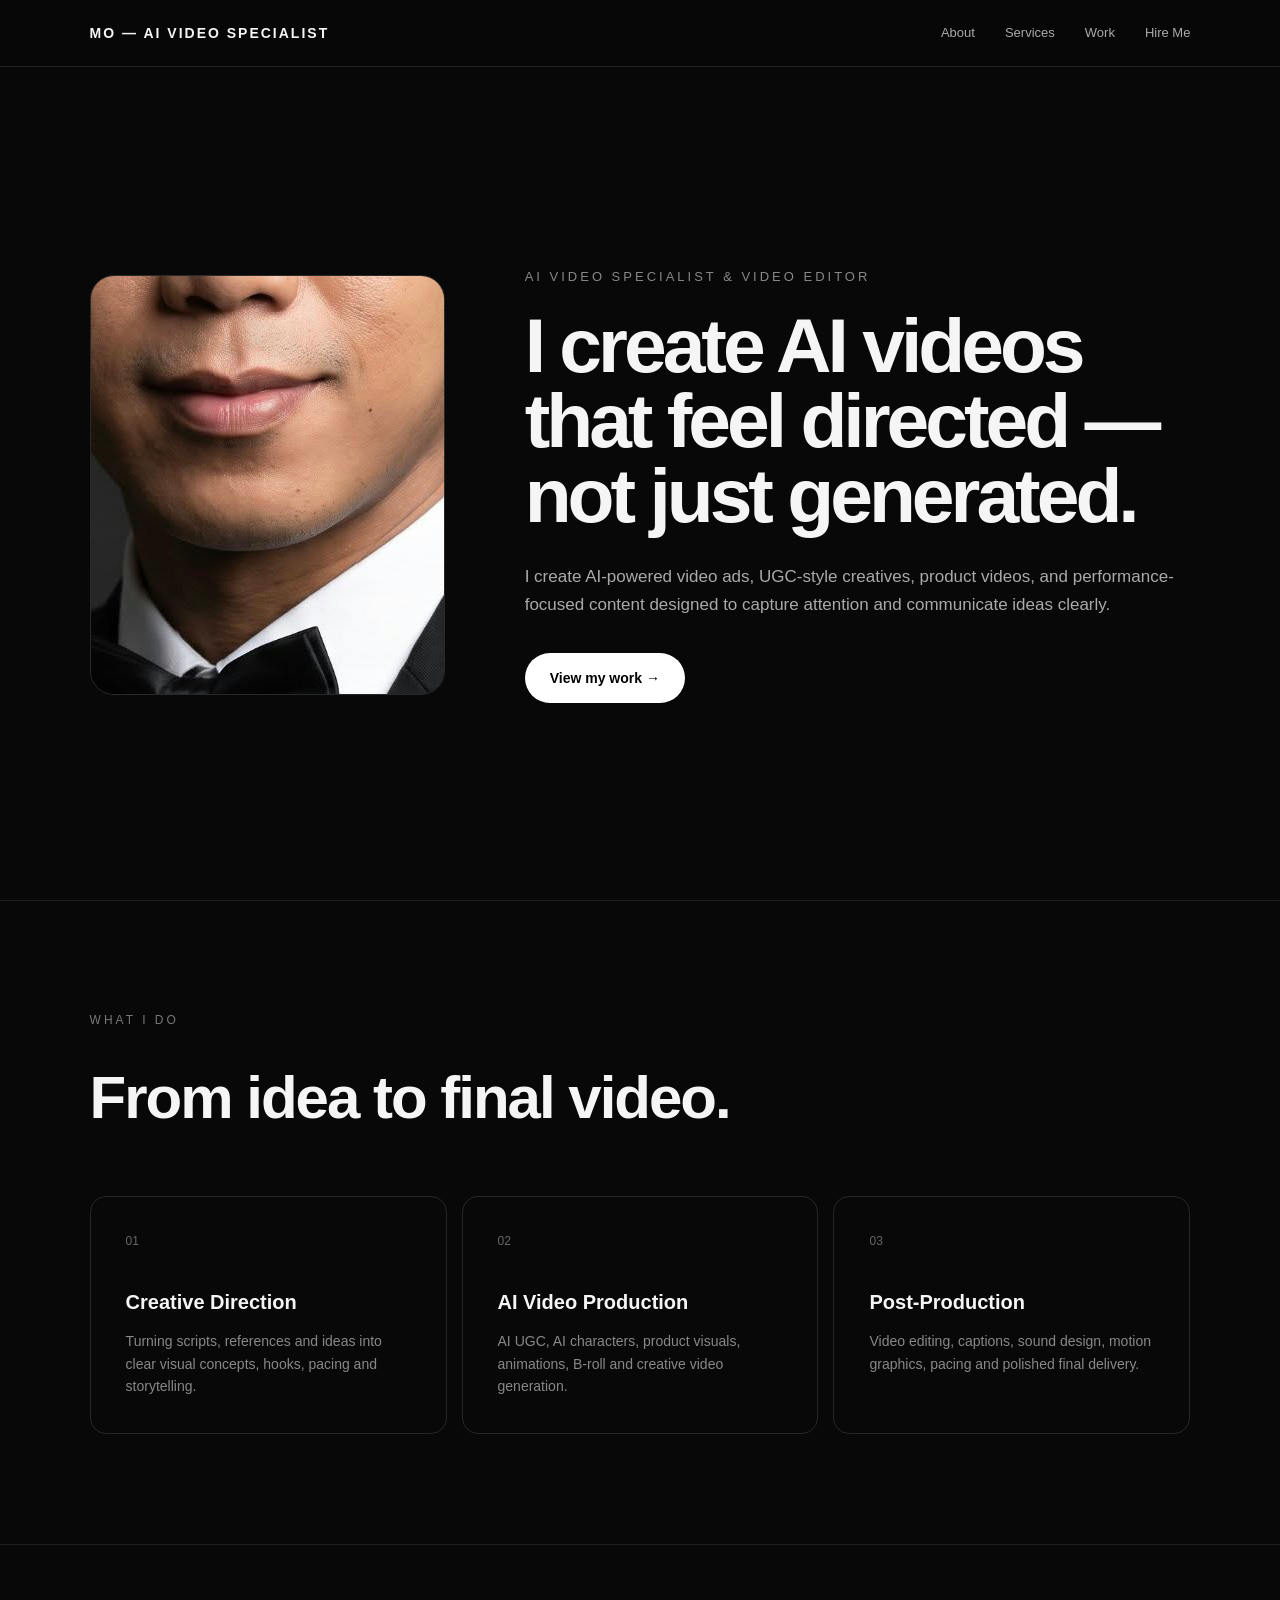
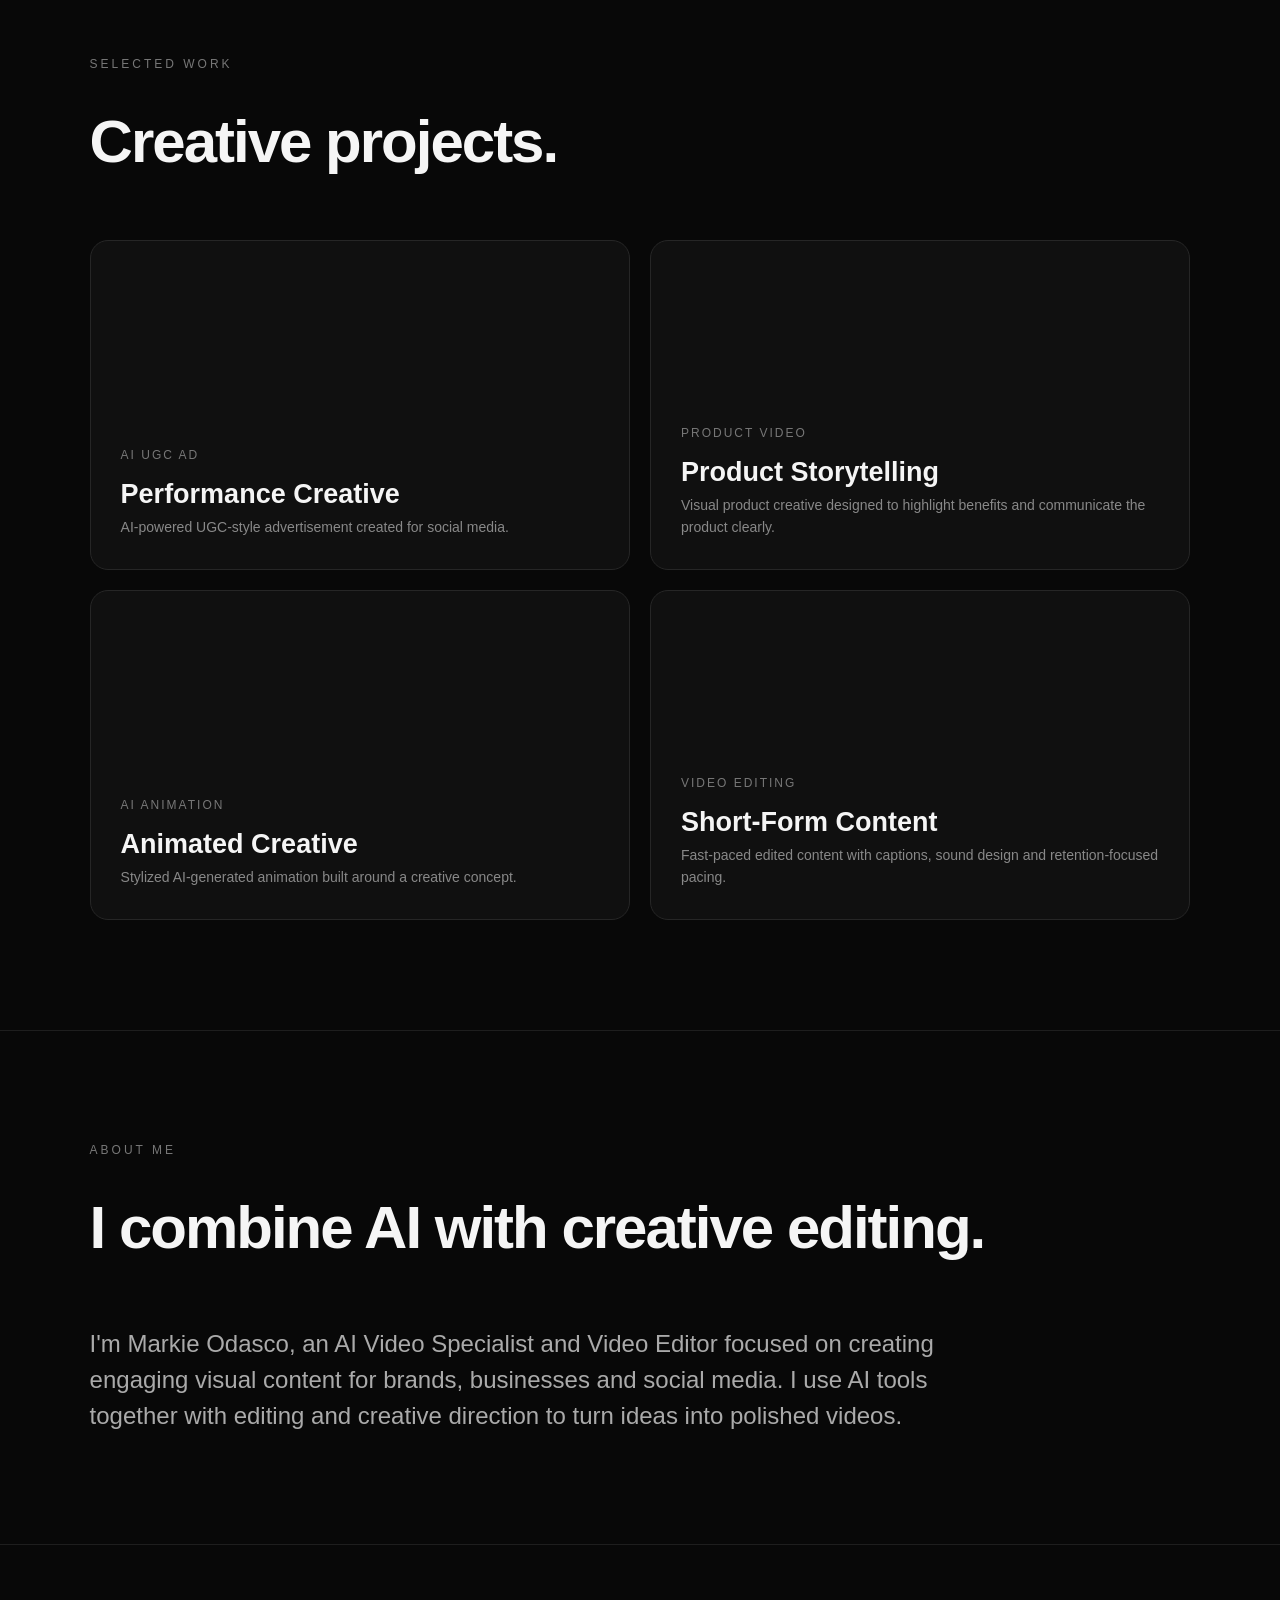
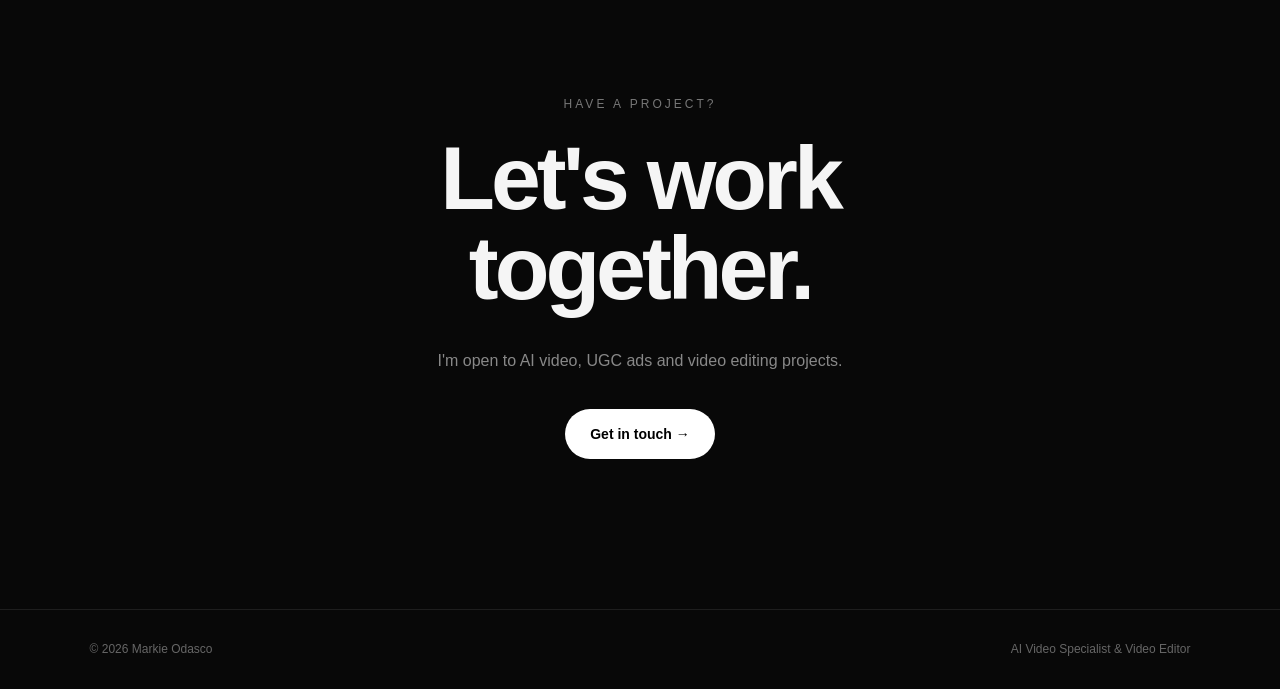
==== index.html @ 07463d92 "Update index.html" ====
<!DOCTYPE html>
<html lang="en">
<head>
  <meta charset="UTF-8">
  <meta name="viewport" content="width=device-width, initial-scale=1.0">

  <title>Markie Odasco — AI Video Specialist</title>

  <style>
    * {
      margin: 0;
      padding: 0;
      box-sizing: border-box;
    }

    html {
      scroll-behavior: smooth;
    }

    body {
      background: #080808;
      color: #f5f5f5;
      font-family: Arial, Helvetica, sans-serif;
      line-height: 1.6;
    }

    a {
      color: inherit;
      text-decoration: none;
    }

    /* NAVIGATION */
    nav {
      position: fixed;
      top: 0;
      width: 100%;
      z-index: 100;
      padding: 22px 7%;
      display: flex;
      justify-content: space-between;
      align-items: center;
      background: rgba(8,8,8,0.85);
      backdrop-filter: blur(12px);
      border-bottom: 1px solid #222;
    }

    .logo {
      font-weight: 800;
      letter-spacing: 2px;
      font-size: 14px;
    }

    .nav-links {
      display: flex;
      gap: 30px;
      font-size: 13px;
      color: #aaa;
    }

    .nav-links a:hover {
      color: white;
    }

    /* HERO */
    .hero {
      min-height: 100vh;
      padding: 150px 7% 80px;
      display: grid;
      grid-template-columns: 0.8fr 1.5fr;
      gap: 80px;
      align-items: center;
    }

    .profile {
      height: 420px;
      border: 1px solid #292929;
      border-radius: 24px;
      display: flex;
      justify-content: center;
      align-items: center;
      background: linear-gradient(145deg, #151515, #0b0b0b);
      overflow: hidden;
    }

    .profile-placeholder {
      width: 220px;
      height: 220px;
      border-radius: 50%;
      background: linear-gradient(145deg, #ddd, #777);
      display: flex;
      align-items: center;
      justify-content: center;
      color: #111;
      font-size: 14px;
      text-align: center;
      font-weight: bold;
    }

    .eyebrow {
      color: #888;
      font-size: 13px;
      letter-spacing: 3px;
      text-transform: uppercase;
      margin-bottom: 20px;
    }

    h1 {
      font-size: clamp(45px, 6vw, 82px);
      line-height: 0.98;
      letter-spacing: -4px;
      margin-bottom: 30px;
    }

    .hero-description {
      color: #aaa;
      max-width: 700px;
      font-size: 17px;
      margin-bottom: 35px;
    }

    .button {
      display: inline-block;
      padding: 14px 25px;
      border-radius: 30px;
      background: white;
      color: black;
      font-weight: bold;
      font-size: 14px;
      transition: 0.3s;
    }

    .button:hover {
      transform: translateY(-3px);
      background: #ddd;
    }

    /* SECTIONS */
    section {
      padding: 110px 7%;
      border-top: 1px solid #1e1e1e;
    }

    .section-label {
      color: #777;
      font-size: 12px;
      letter-spacing: 3px;
      text-transform: uppercase;
      margin-bottom: 20px;
    }

    .section-title {
      font-size: clamp(35px, 5vw, 60px);
      letter-spacing: -2px;
      margin-bottom: 50px;
    }

    /* SERVICES */
    .services {
      display: grid;
      grid-template-columns: repeat(3, 1fr);
      gap: 15px;
    }

    .service {
      border: 1px solid #262626;
      padding: 35px;
      min-height: 230px;
      border-radius: 16px;
      transition: 0.3s;
    }

    .service:hover {
      background: #111;
      transform: translateY(-5px);
    }

    .number {
      color: #666;
      font-size: 12px;
      margin-bottom: 35px;
    }

    .service h3 {
      font-size: 20px;
      margin-bottom: 12px;
    }

    .service p {
      color: #888;
      font-size: 14px;
    }

    /* WORK */
    .work-grid {
      display: grid;
      grid-template-columns: repeat(2, 1fr);
      gap: 20px;
    }

    .work-card {
      min-height: 330px;
      border-radius: 18px;
      border: 1px solid #262626;
      background: #101010;
      padding: 30px;
      display: flex;
      flex-direction: column;
      justify-content: flex-end;
      transition: 0.3s;
    }

    .work-card:hover {
      transform: scale(1.01);
      background: #141414;
    }

    .work-card span {
      color: #777;
      font-size: 12px;
      text-transform: uppercase;
      letter-spacing: 2px;
    }

    .work-card h3 {
      font-size: 27px;
      margin-top: 8px;
    }

    .work-card p {
      color: #888;
      font-size: 14px;
    }

    /* ABOUT */
    .about {
      max-width: 900px;
    }

    .about p {
      font-size: 24px;
      color: #aaa;
      line-height: 1.5;
    }

    /* CONTACT */
    .contact {
      text-align: center;
      padding-top: 150px;
      padding-bottom: 150px;
    }

    .contact h2 {
      font-size: clamp(45px, 7vw, 90px);
      line-height: 1;
      letter-spacing: -4px;
      margin-bottom: 35px;
    }

    .contact p {
      color: #888;
      margin-bottom: 35px;
    }

    footer {
      border-top: 1px solid #1e1e1e;
      padding: 30px 7%;
      color: #666;
      font-size: 12px;
      display: flex;
      justify-content: space-between;
    }

    /* MOBILE */
    @media (max-width: 800px) {

      .nav-links {
        display: none;
      }

      .hero {
        grid-template-columns: 1fr;
        gap: 40px;
        padding-top: 120px;
      }

      .profile {
        height: 300px;
        order: 2;
      }

      h1 {
        letter-spacing: -2px;
      }

      .services,
      .work-grid {
        grid-template-columns: 1fr;
      }

      .about p {
        font-size: 19px;
      }

      footer {
        flex-direction: column;
        gap: 10px;
      }
    }
  </style>
</head>

<body>

  <!-- NAVIGATION -->
  <nav>
    <div class="logo">MO — AI VIDEO SPECIALIST</div>

    <div class="nav-links">
      <a href="#about">About</a>
      <a href="#services">Services</a>
      <a href="#work">Work</a>
      <a href="#contact">Hire Me</a>
    </div>
  </nav>


  <!-- HERO -->
  <main class="hero">

    <div class="profile">
     <div class="profile-placeholder">
    <img src="4c447253-3580-46b1-a89a-4aab1fef95b7.jpg" alt="Markie Odasco">
</div>
    </div>

    <div>
      <div class="eyebrow">AI Video Specialist & Video Editor</div>

      <h1>
        I create AI videos that feel directed — not just generated.
      </h1>

      <p class="hero-description">
        I create AI-powered video ads, UGC-style creatives, product videos,
        and performance-focused content designed to capture attention and
        communicate ideas clearly.
      </p>

      <a href="#work" class="button">
        View my work →
      </a>
    </div>

  </main>


  <!-- SERVICES -->
  <section id="services">

    <div class="section-label">What I do</div>

    <h2 class="section-title">
      From idea to final video.
    </h2>

    <div class="services">

      <div class="service">
        <div class="number">01</div>
        <h3>Creative Direction</h3>
        <p>
          Turning scripts, references and ideas into clear visual concepts,
          hooks, pacing and storytelling.
        </p>
      </div>

      <div class="service">
        <div class="number">02</div>
        <h3>AI Video Production</h3>
        <p>
          AI UGC, AI characters, product visuals, animations, B-roll and
          creative video generation.
        </p>
      </div>

      <div class="service">
        <div class="number">03</div>
        <h3>Post-Production</h3>
        <p>
          Video editing, captions, sound design, motion graphics, pacing
          and polished final delivery.
        </p>
      </div>

    </div>

  </section>


  <!-- WORK -->
  <section id="work">

    <div class="section-label">Selected Work</div>

    <h2 class="section-title">
      Creative projects.
    </h2>

    <div class="work-grid">

      <div class="work-card">
        <span>AI UGC Ad</span>
        <h3>Performance Creative</h3>
        <p>
          AI-powered UGC-style advertisement created for social media.
        </p>
      </div>

      <div class="work-card">
        <span>Product Video</span>
        <h3>Product Storytelling</h3>
        <p>
          Visual product creative designed to highlight benefits and
          communicate the product clearly.
        </p>
      </div>

      <div class="work-card">
        <span>AI Animation</span>
        <h3>Animated Creative</h3>
        <p>
          Stylized AI-generated animation built around a creative concept.
        </p>
      </div>

      <div class="work-card">
        <span>Video Editing</span>
        <h3>Short-Form Content</h3>
        <p>
          Fast-paced edited content with captions, sound design and
          retention-focused pacing.
        </p>
      </div>

    </div>

  </section>


  <!-- ABOUT -->
  <section id="about">

    <div class="section-label">About Me</div>

    <div class="about">

      <h2 class="section-title">
        I combine AI with creative editing.
      </h2>

      <p>
        I'm Markie Odasco, an AI Video Specialist and Video Editor focused
        on creating engaging visual content for brands, businesses and
        social media. I use AI tools together with editing and creative
        direction to turn ideas into polished videos.
      </p>

    </div>

  </section>


  <!-- CONTACT -->
  <section id="contact" class="contact">

    <div class="section-label">Have a project?</div>

    <h2>
      Let's work<br>
      together.
    </h2>

    <p>
      I'm open to AI video, UGC ads and video editing projects.
    </p>

    <a href="mailto:YOUR-EMAIL@gmail.com" class="button">
      Get in touch →
    </a>

  </section>


  <footer>
    <div>© 2026 Markie Odasco</div>
    <div>AI Video Specialist & Video Editor</div>
  </footer>

</body>
</html>
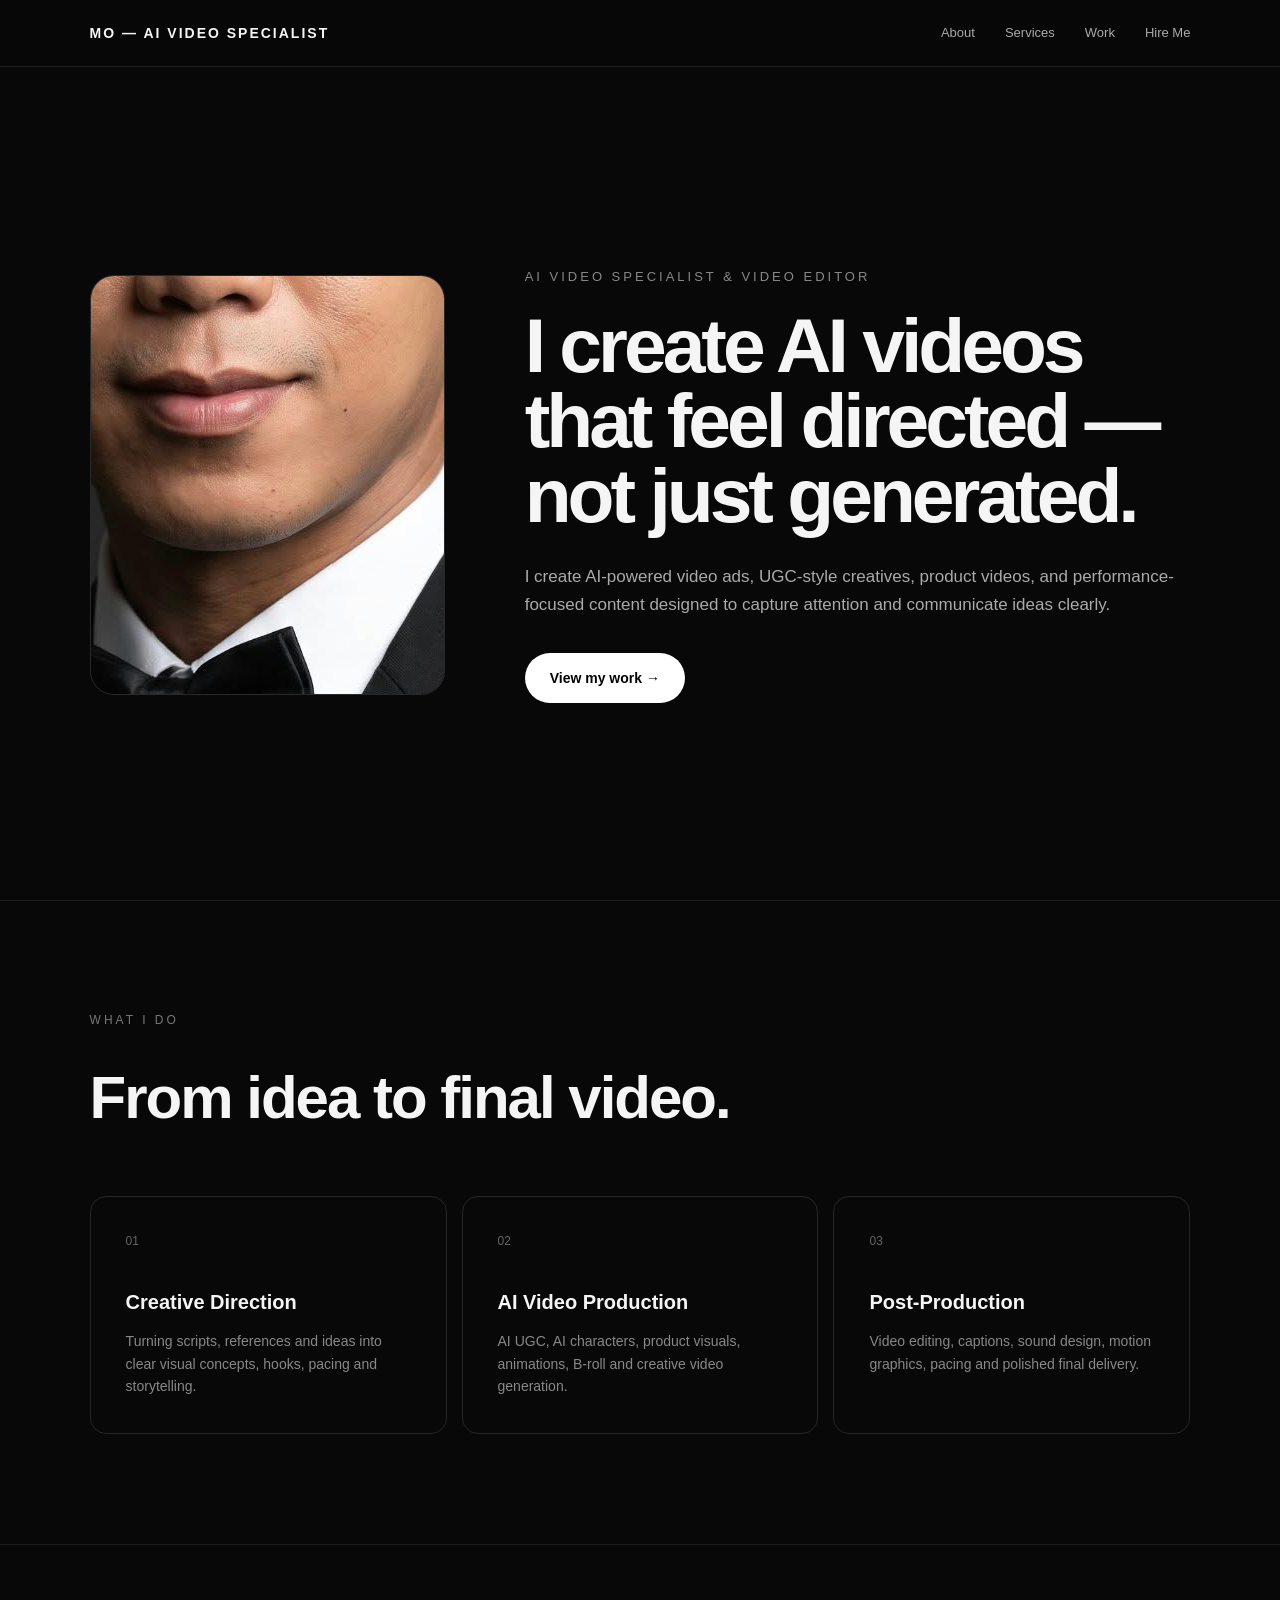
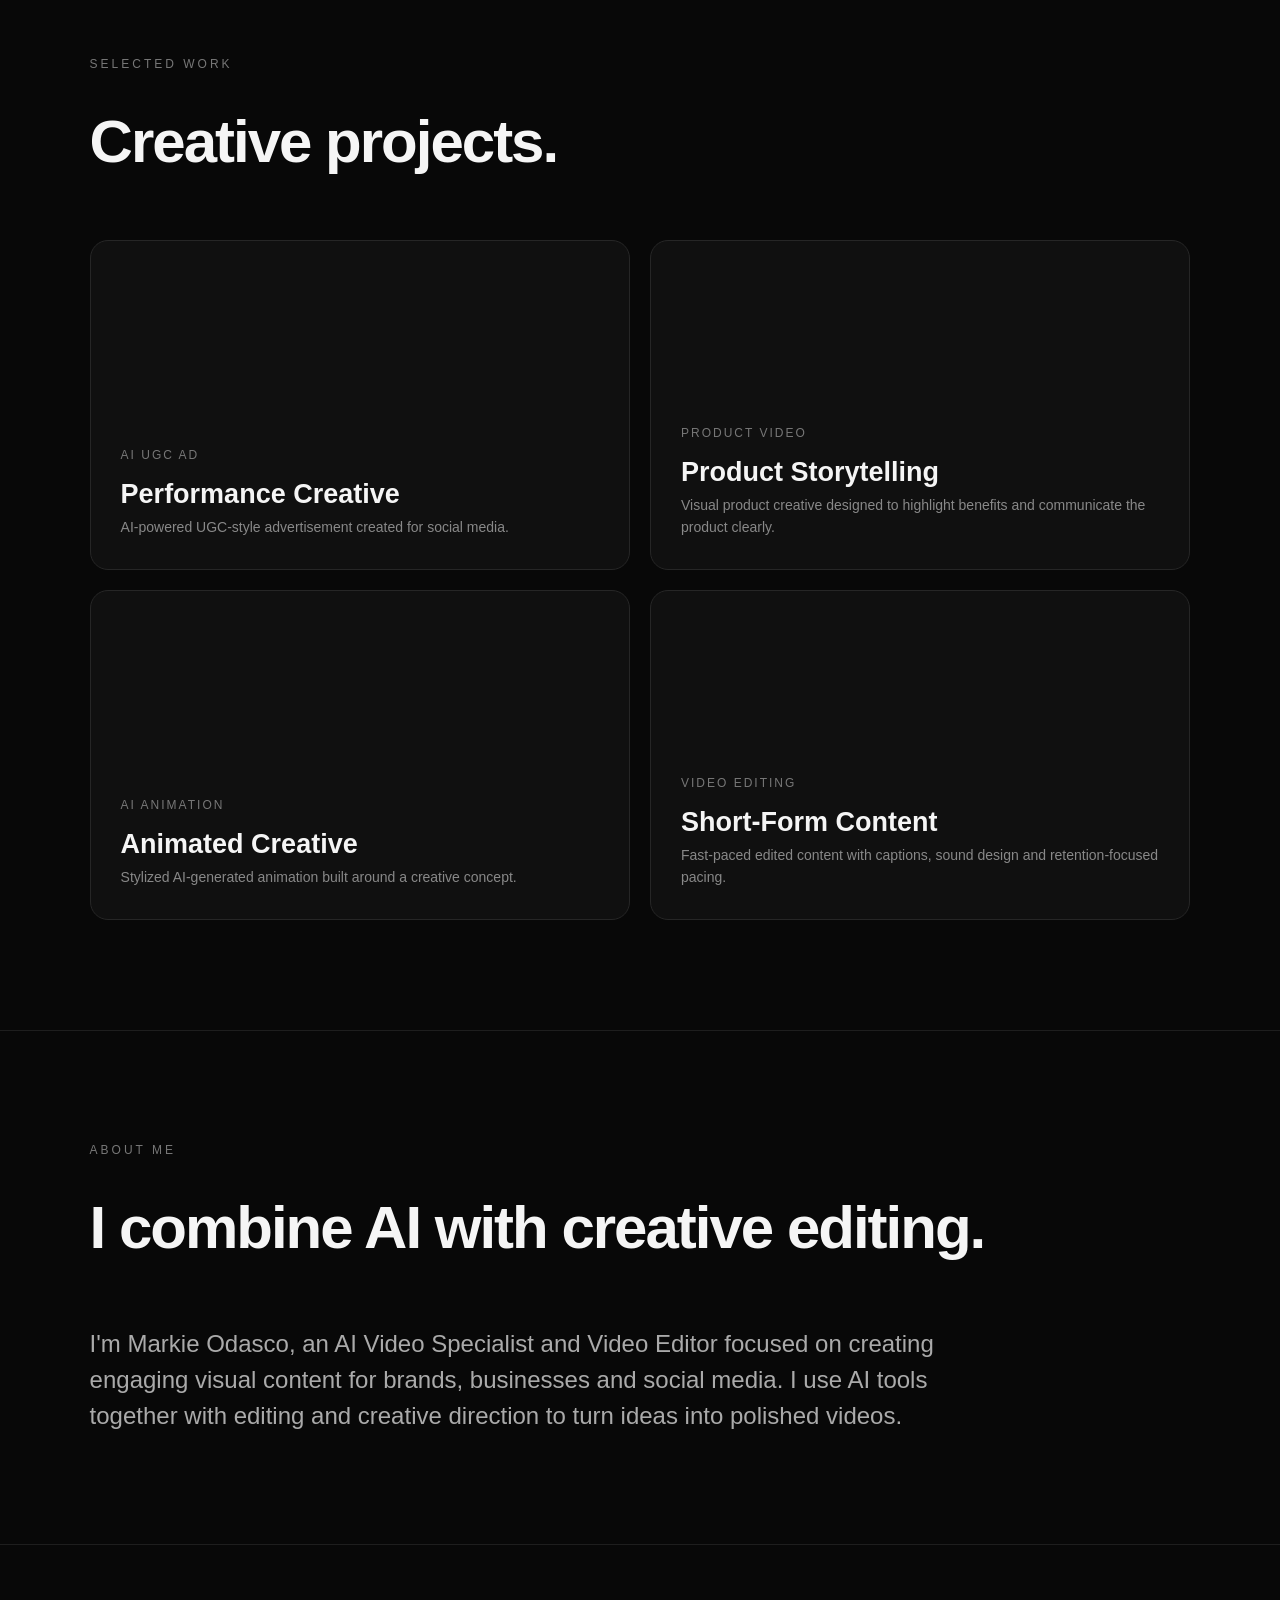
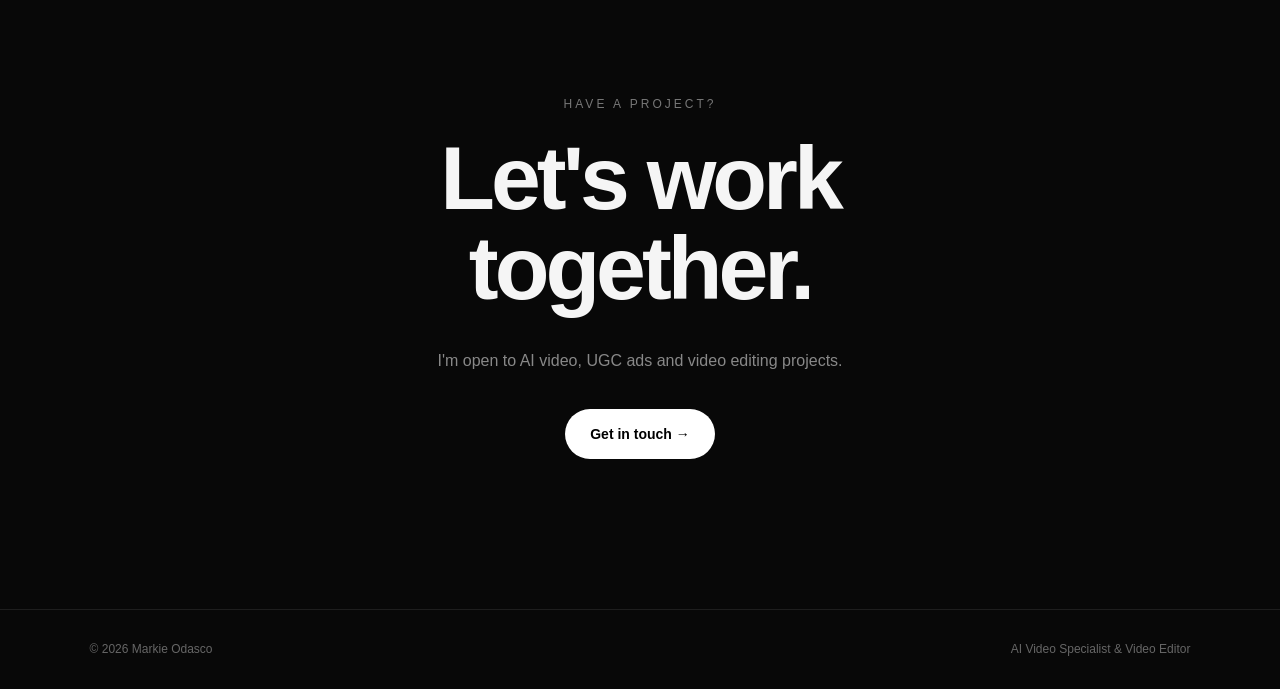
==== commit fa29bea5: "Update index.html" ====
--- a/index.html
+++ b/index.html
@@ -83,9 +83,9 @@
     }
 
     .profile-placeholder {
-      width: 220px;
-      height: 220px;
-      border-radius: 50%;
+      width: 280px;
+      height: 420px;
+      border-radius: 24px;
       background: linear-gradient(145deg, #ddd, #777);
       display: flex;
       align-items: center;
@@ -329,7 +329,7 @@
 
     <div class="profile">
      <div class="profile-placeholder">
-    <img src="4c447253-3580-46b1-a89a-4aab1fef95b7.jpg" alt="Markie Odasco">
+    <img src="4c447253-3580-46b1-a89a-4aab1fef95b7.jpg" alt="Markie Odasco">width: 100% height: 100% object-fit: contain
 </div>
     </div>
 
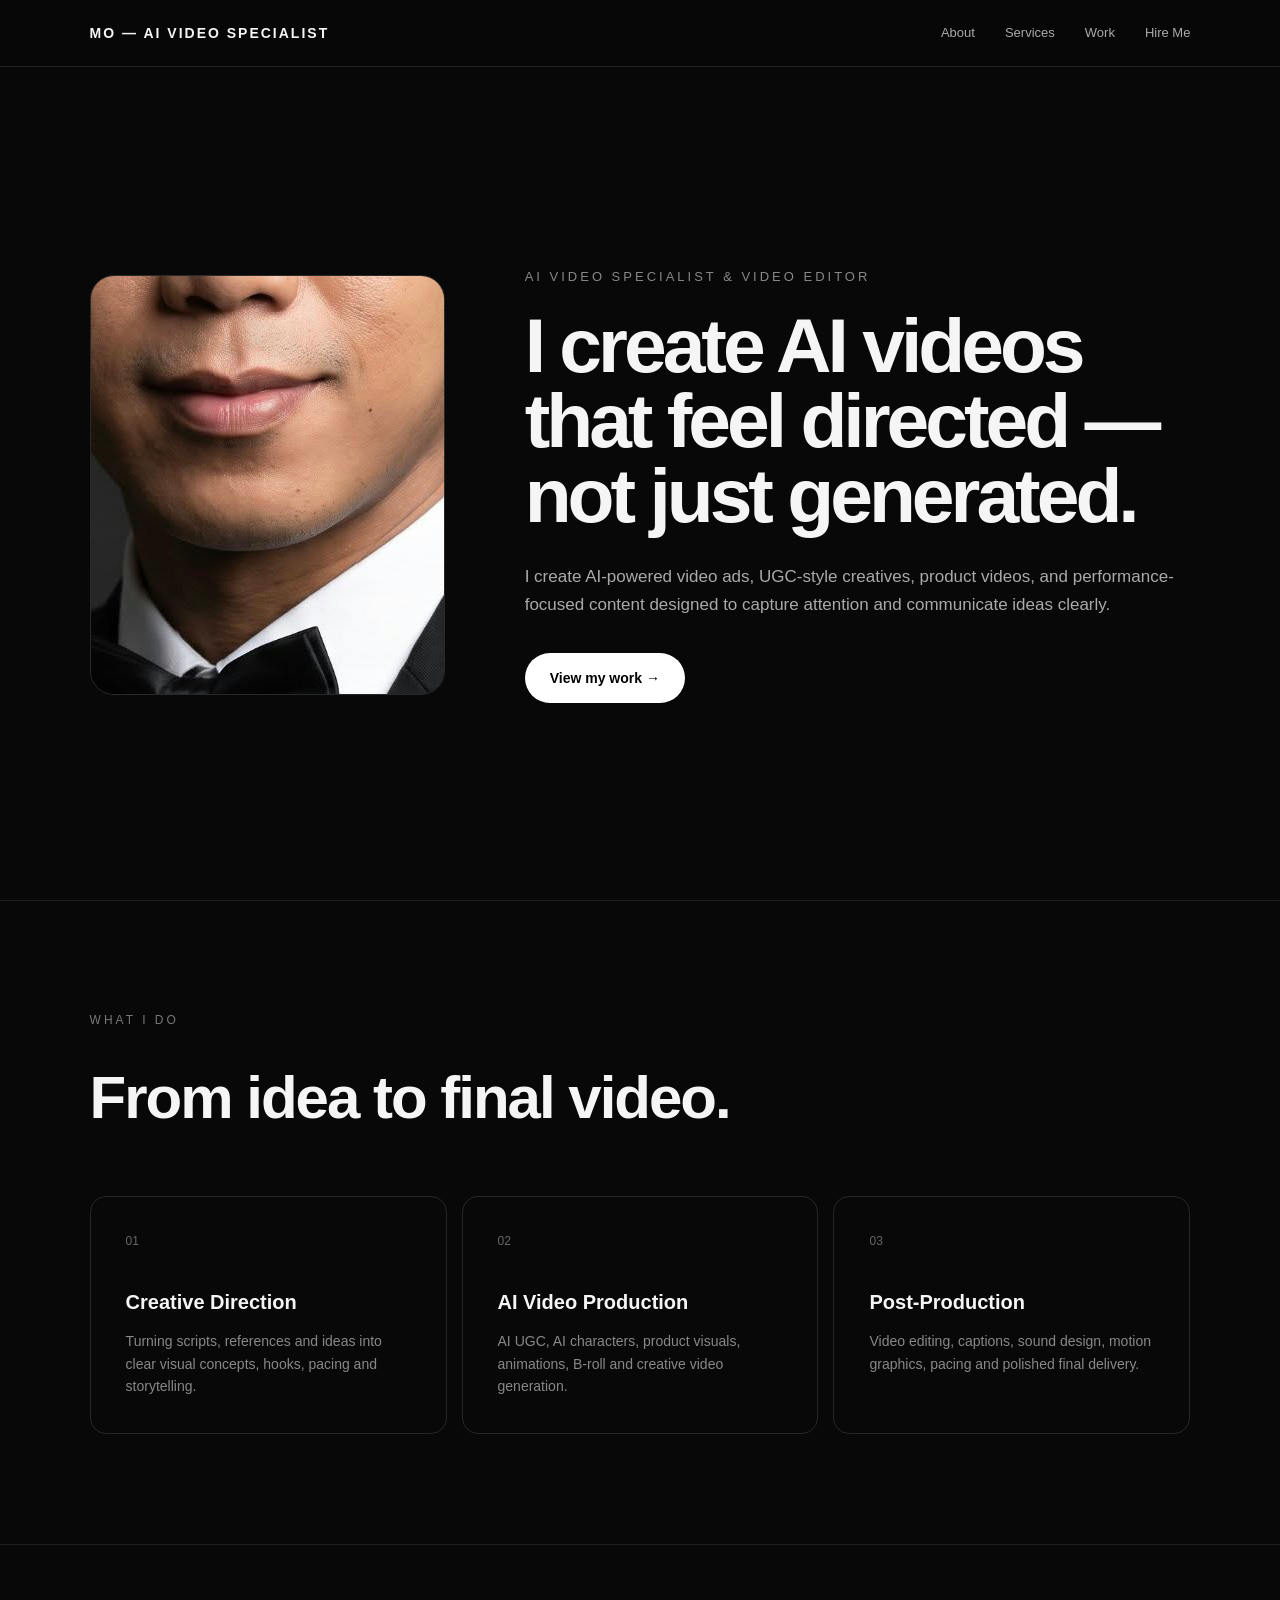
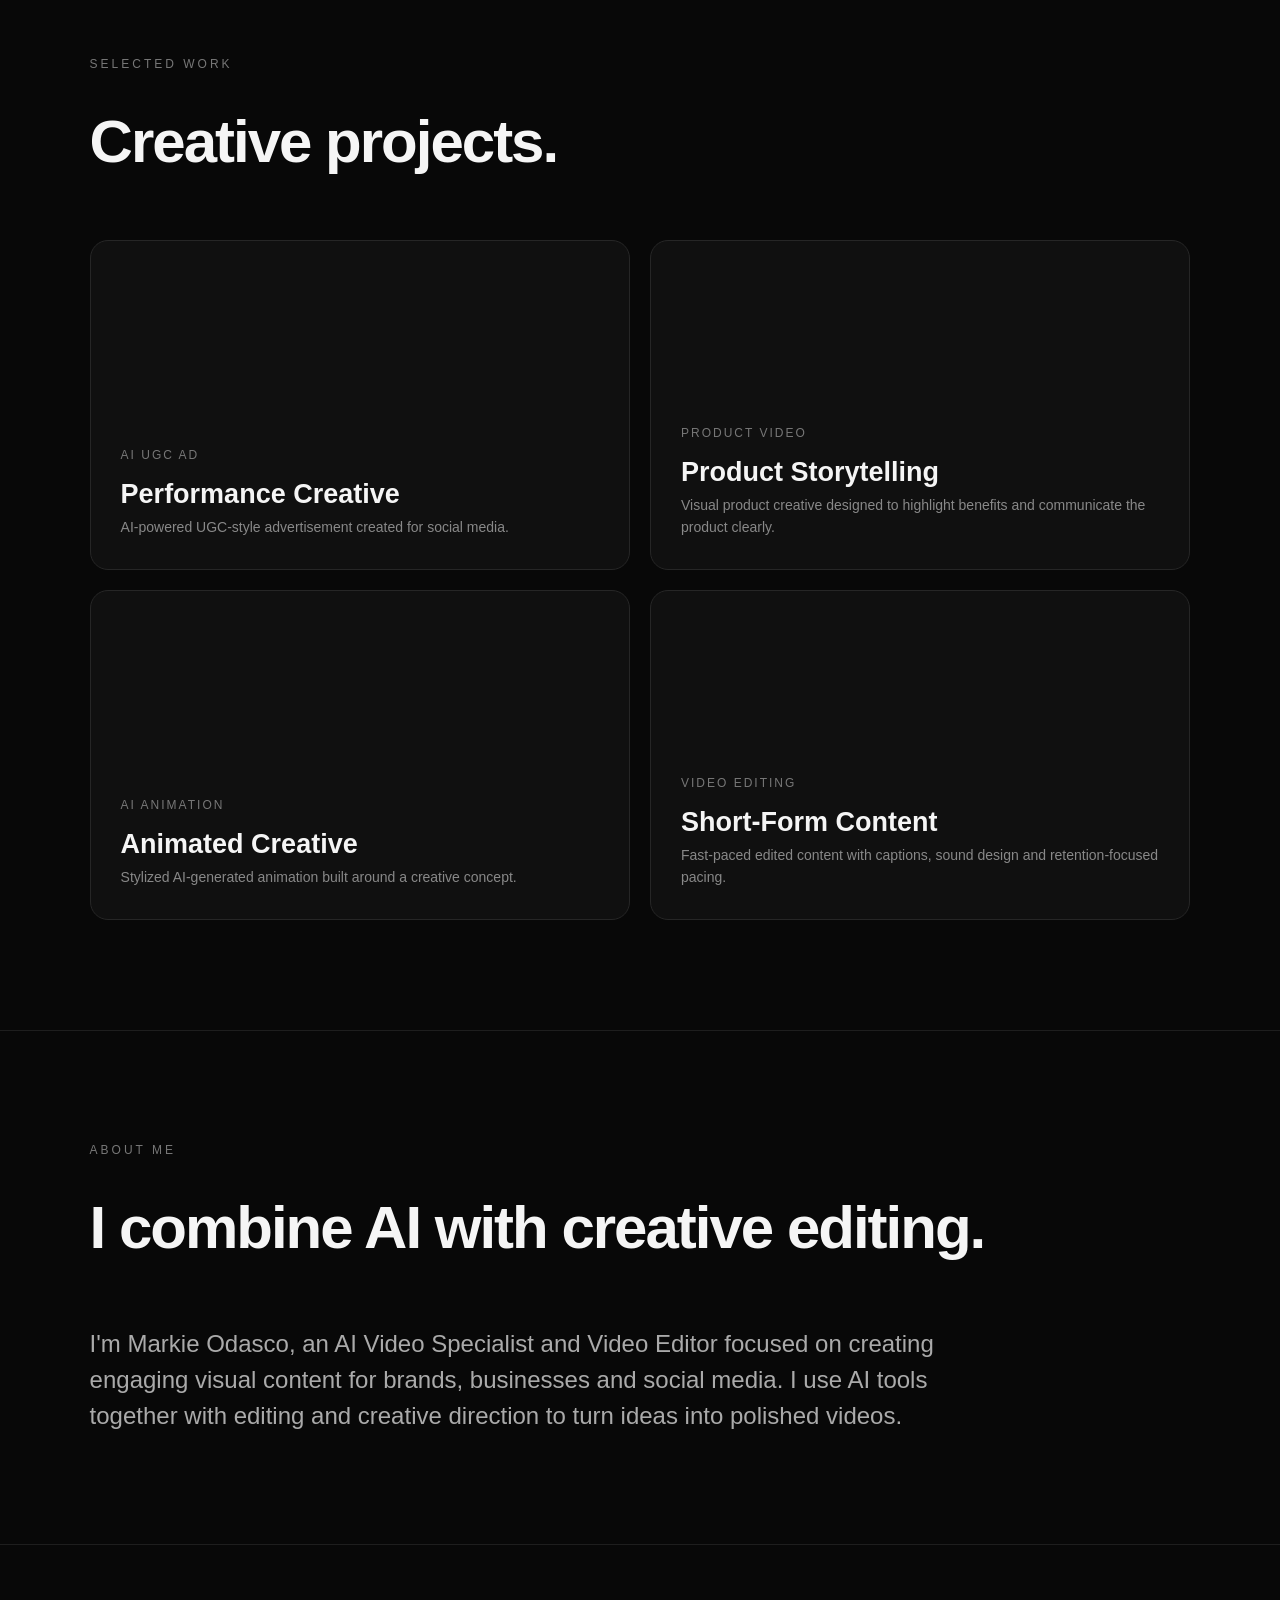
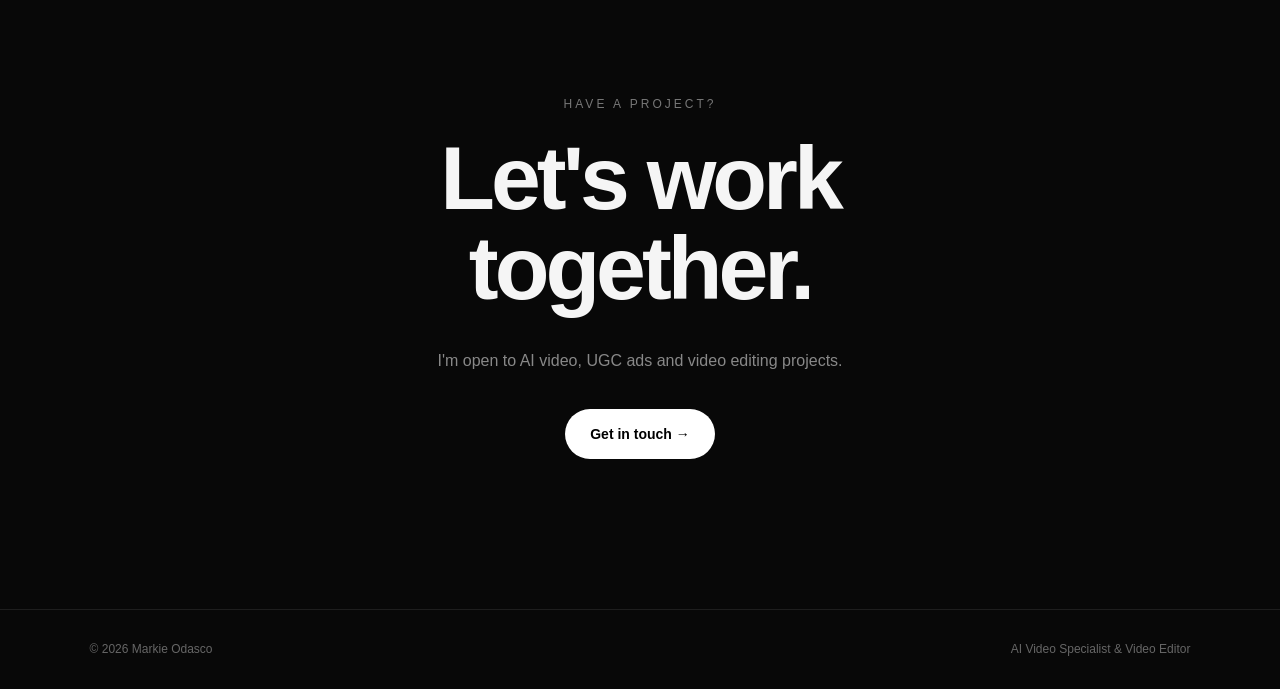
==== commit 11e2b64a: "Update index.html" ====
--- a/index.html
+++ b/index.html
@@ -329,7 +329,7 @@
 
     <div class="profile">
      <div class="profile-placeholder">
-    <img src="4c447253-3580-46b1-a89a-4aab1fef95b7.jpg" alt="Markie Odasco">width: 100% height: 100% object-fit: contain
+    <img src="4c447253-3580-46b1-a89a-4aab1fef95b7.jpg" alt="Markie Odasco">
 </div>
     </div>
 
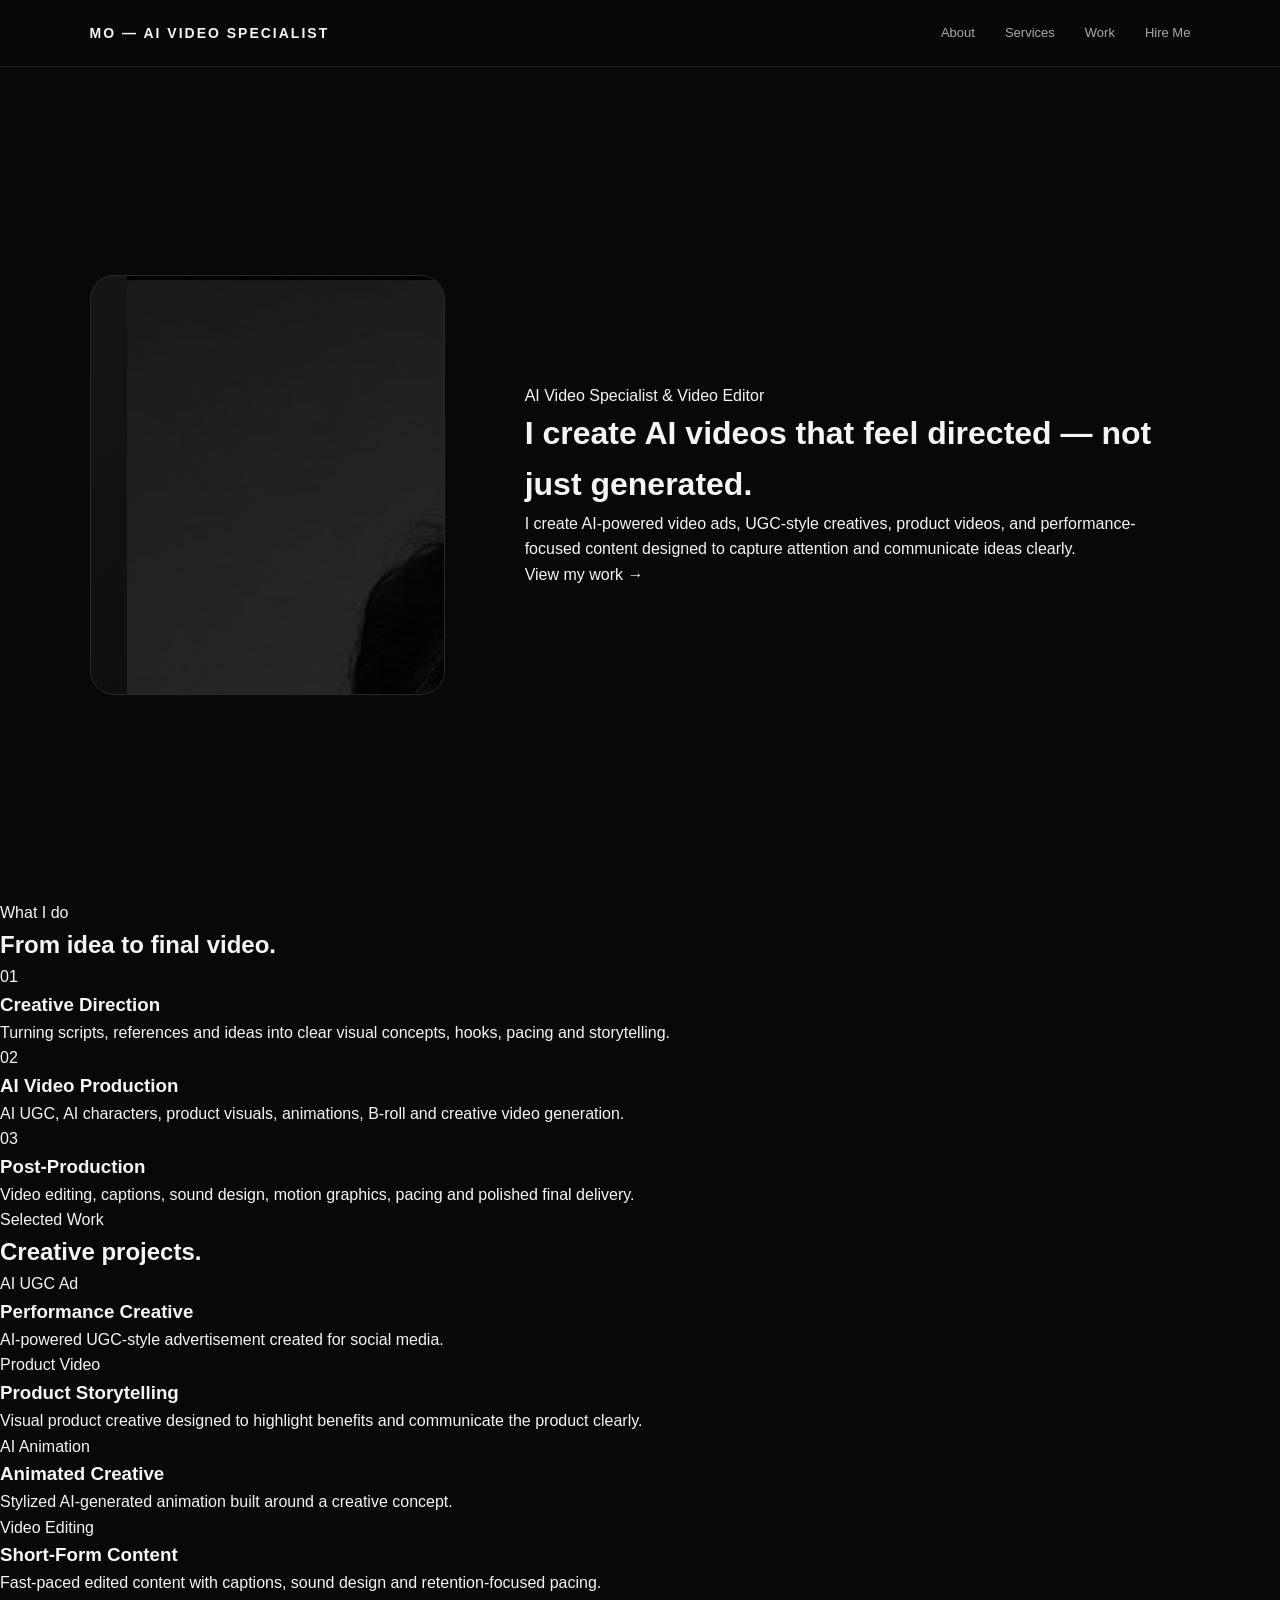
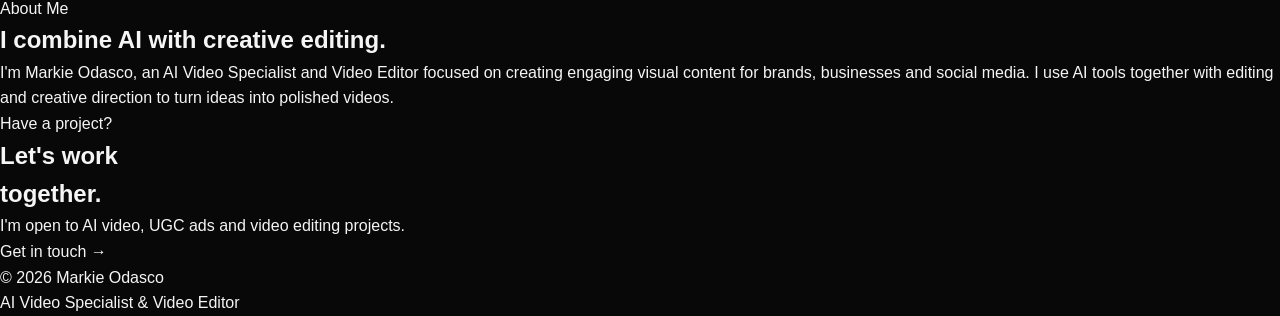
==== commit 0fc9b8da: "Update index.html" ====
--- a/index.html
+++ b/index.html
@@ -86,6 +86,10 @@
       width: 280px;
       height: 420px;
       border-radius: 24px;
+      .profile-placeholder img {
+    width: 100%;
+    height: 100%;
+    object-fit: contain;
       background: linear-gradient(145deg, #ddd, #777);
       display: flex;
       align-items: center;
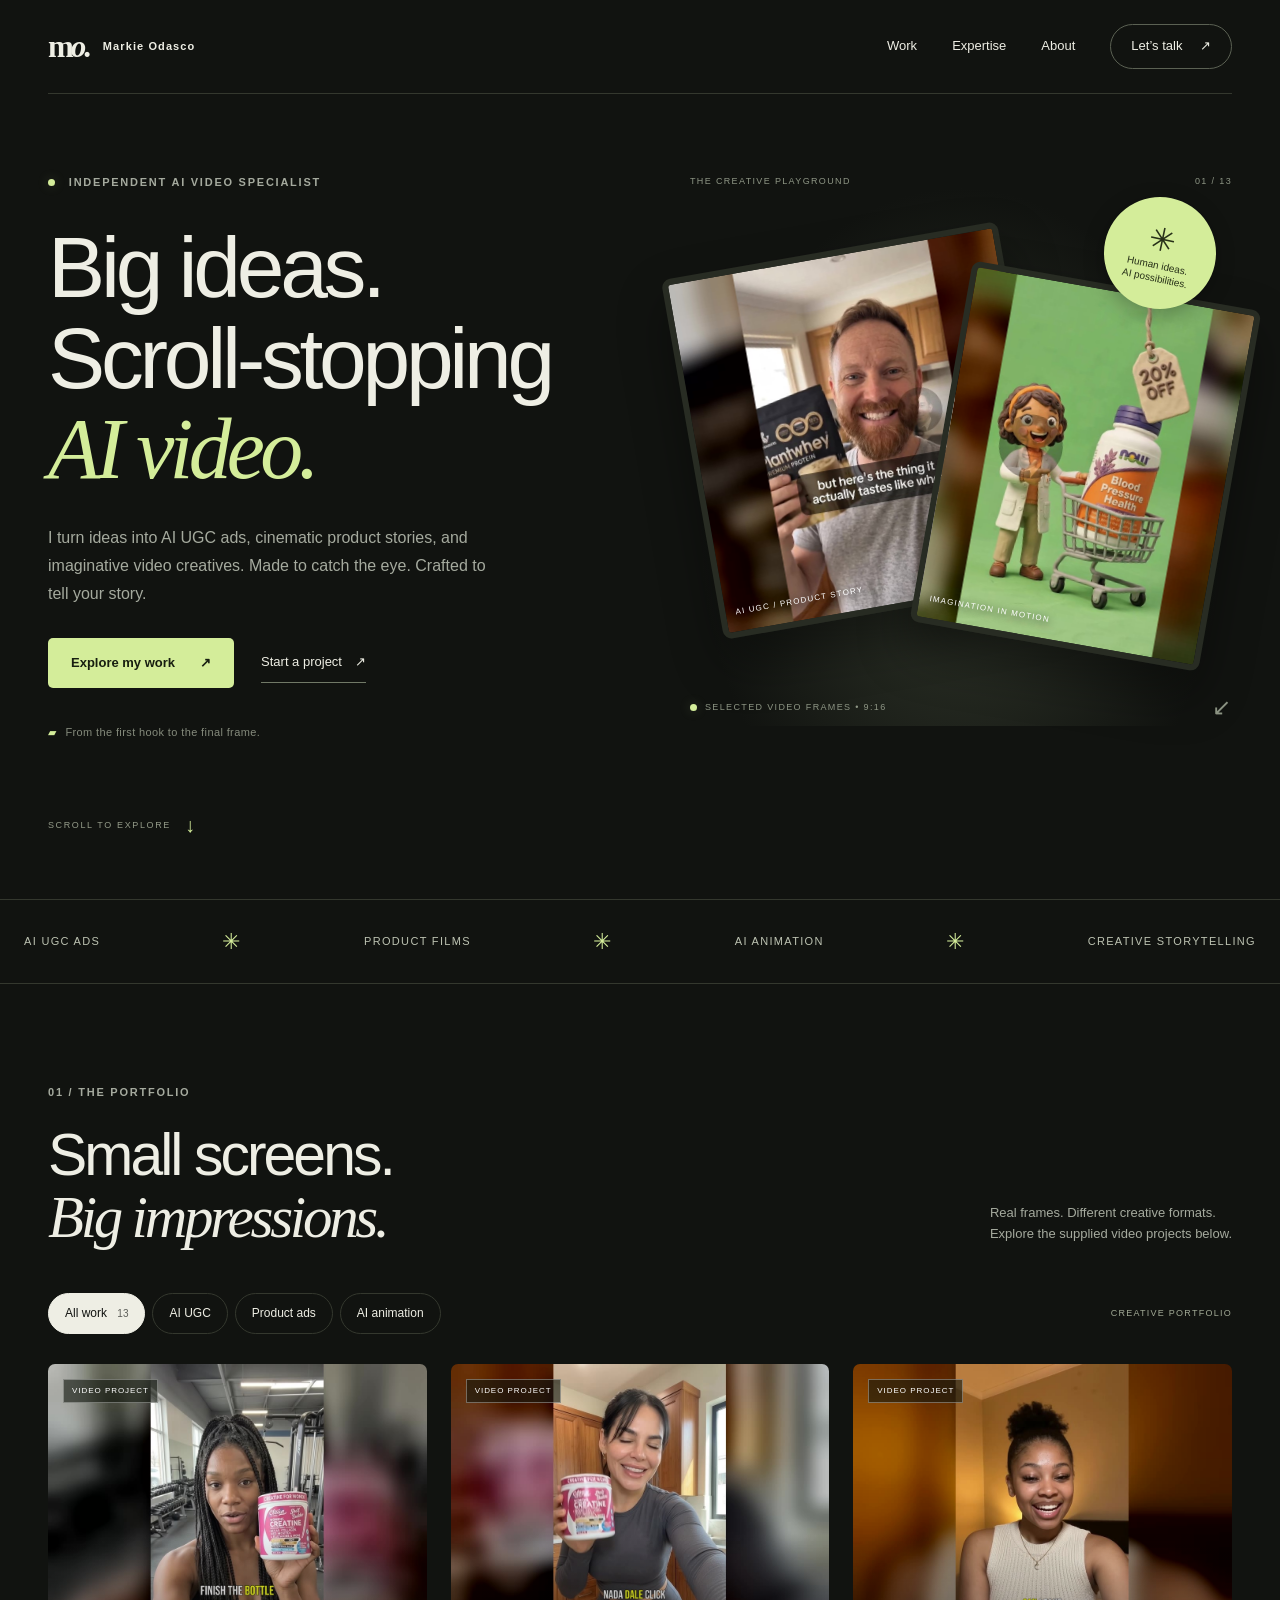
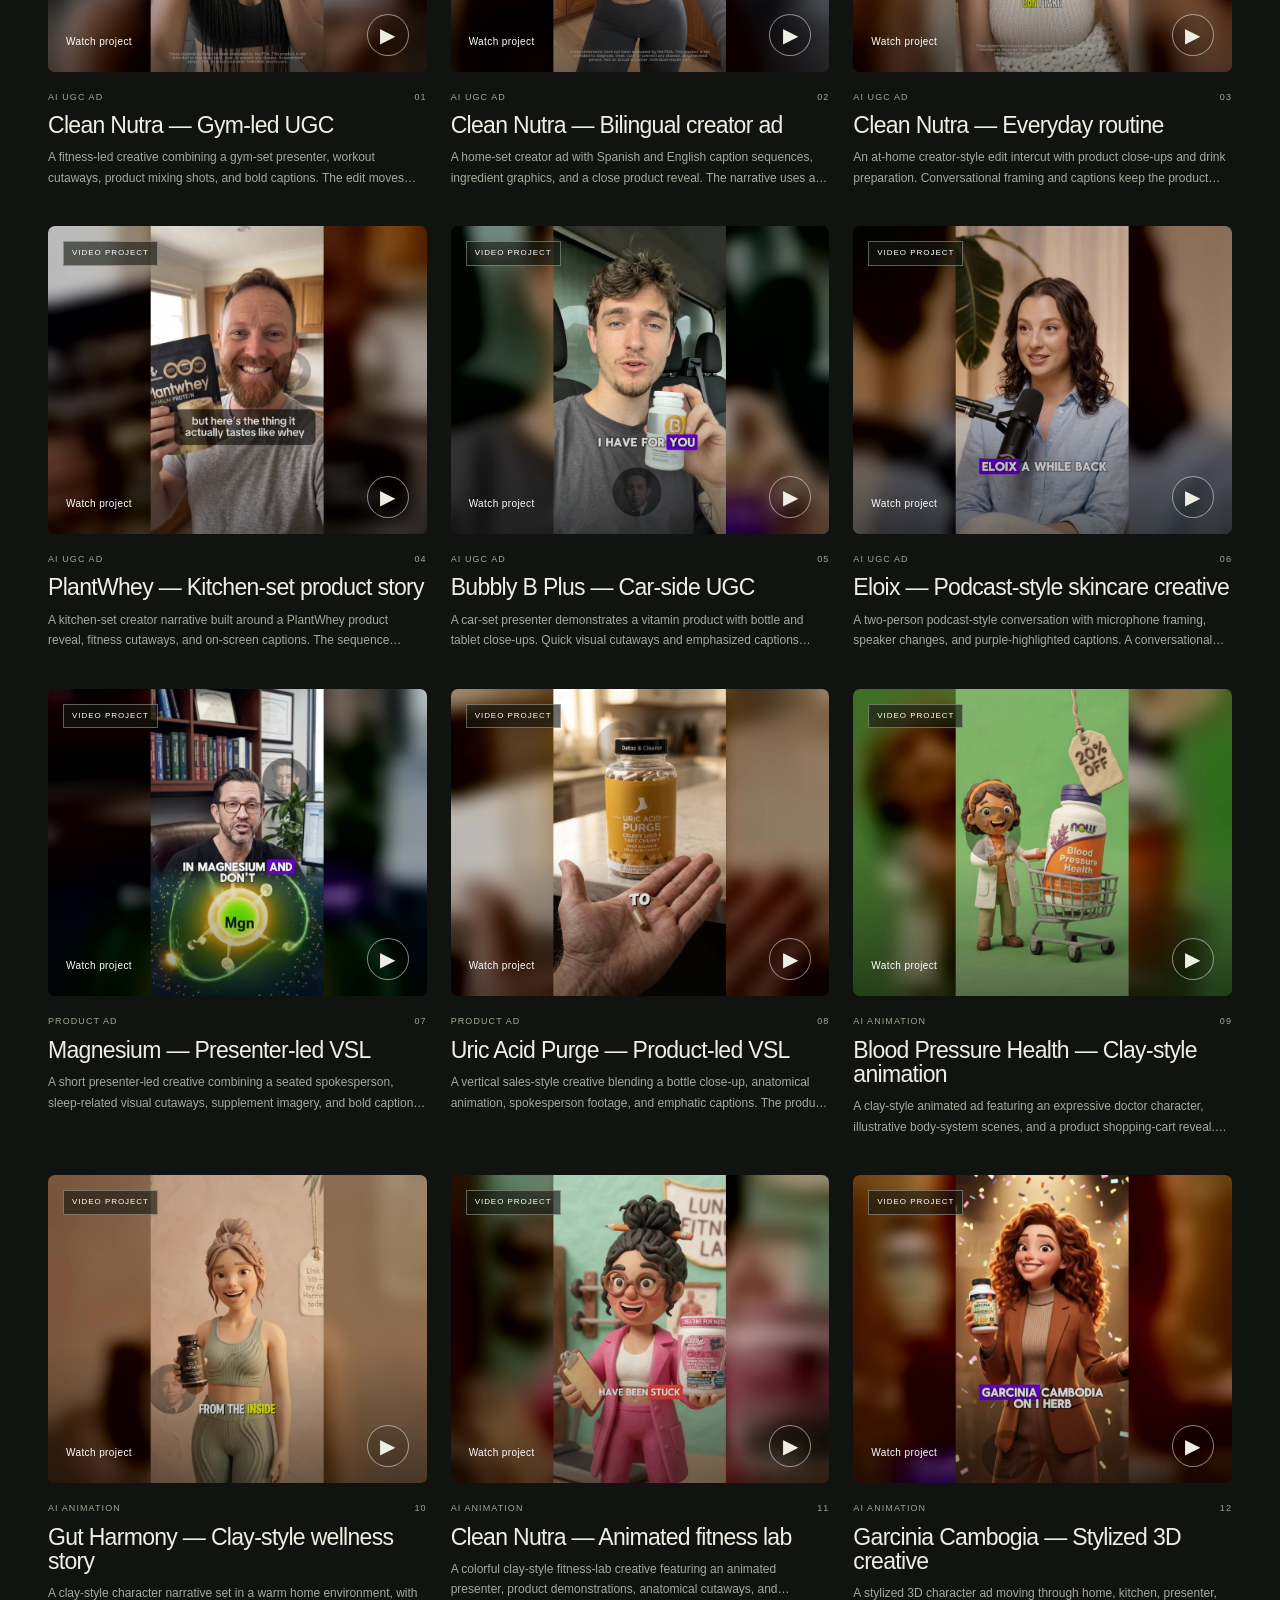
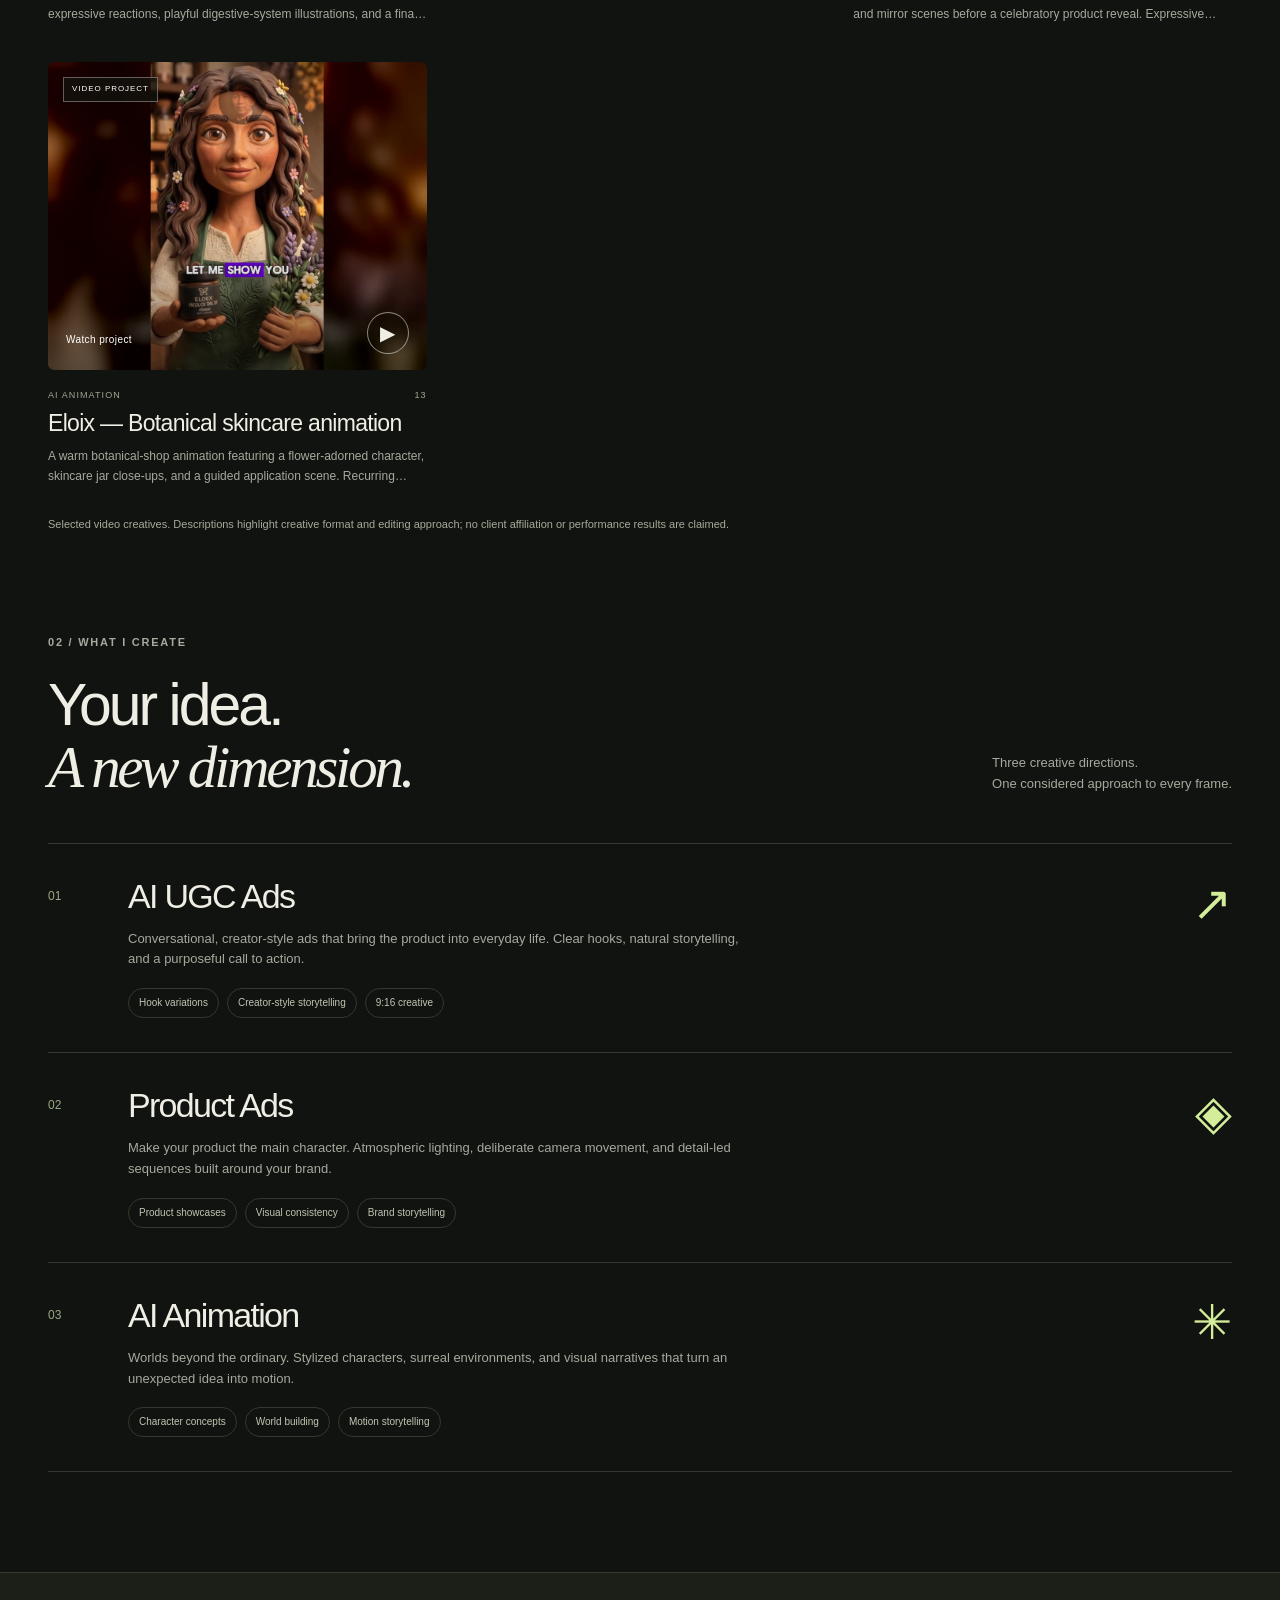
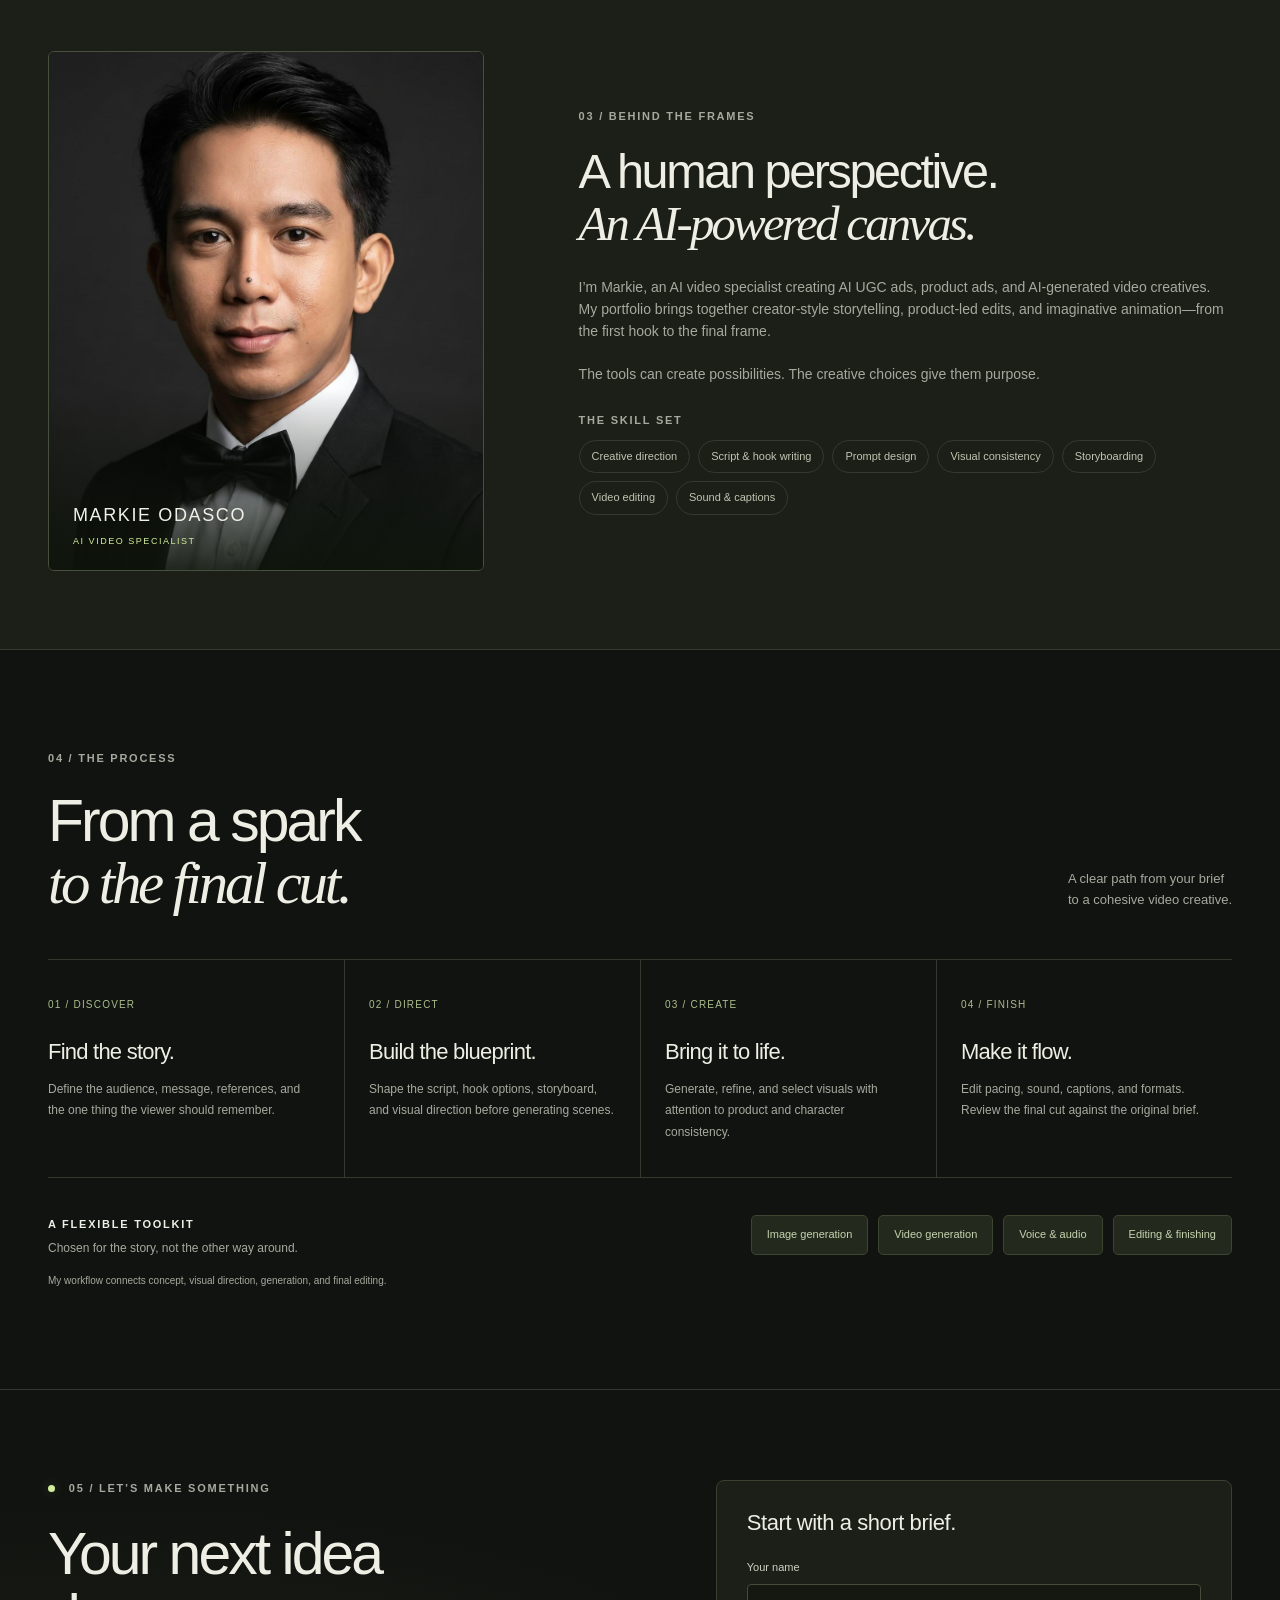
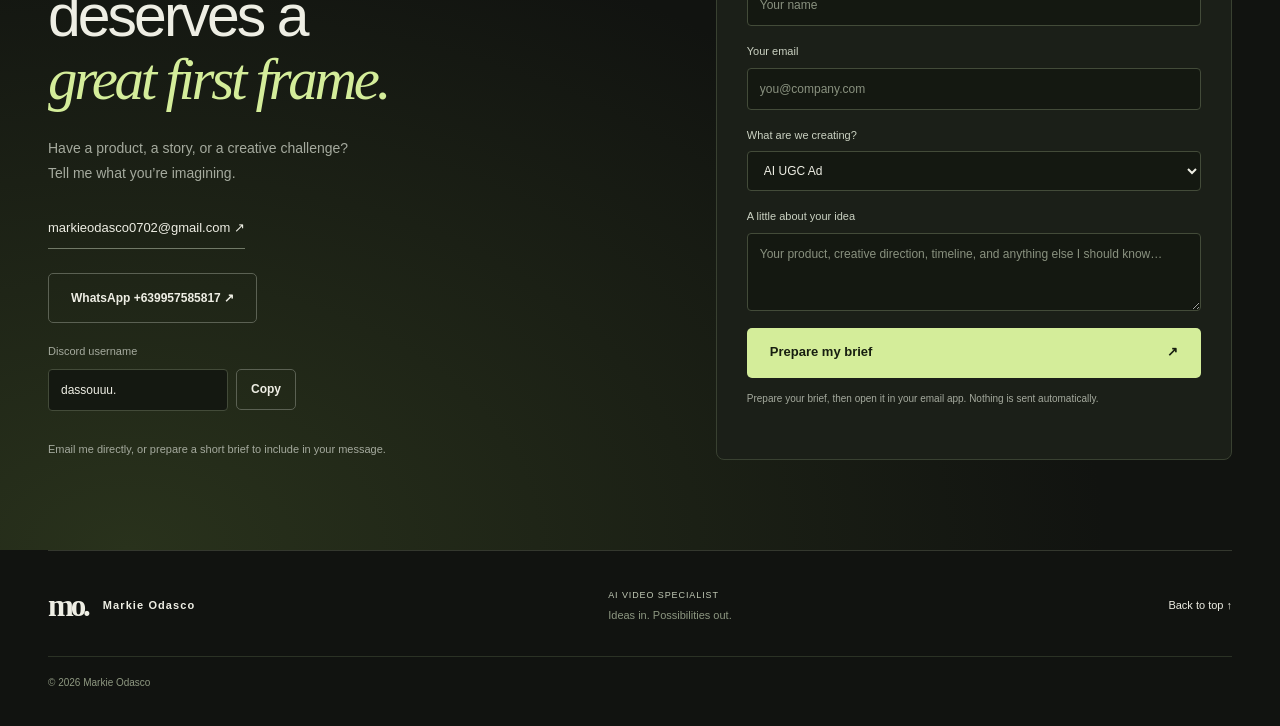
==== commit 5cfd311e: "Publish AI video specialist portfolio with 13 playable projects" ====
--- a/index.html
+++ b/index.html
@@ -1,504 +1,82 @@
-<!DOCTYPE html>
+<!doctype html>
 <html lang="en">
 <head>
-  <meta charset="UTF-8">
-  <meta name="viewport" content="width=device-width, initial-scale=1.0">
-
+  <meta charset="utf-8">
+  <meta name="viewport" content="width=device-width, initial-scale=1">
+  <meta name="theme-color" content="#111310">
+  <meta name="description" content="AI video creative portfolio. AI UGC ads, cinematic product ads, and AI animation, from concept to final cut.">
   <title>Markie Odasco — AI Video Specialist</title>
-
-  <style>
-    * {
-      margin: 0;
-      padding: 0;
-      box-sizing: border-box;
-    }
-
-    html {
-      scroll-behavior: smooth;
-    }
-
-    body {
-      background: #080808;
-      color: #f5f5f5;
-      font-family: Arial, Helvetica, sans-serif;
-      line-height: 1.6;
-    }
-
-    a {
-      color: inherit;
-      text-decoration: none;
-    }
-
-    /* NAVIGATION */
-    nav {
-      position: fixed;
-      top: 0;
-      width: 100%;
-      z-index: 100;
-      padding: 22px 7%;
-      display: flex;
-      justify-content: space-between;
-      align-items: center;
-      background: rgba(8,8,8,0.85);
-      backdrop-filter: blur(12px);
-      border-bottom: 1px solid #222;
-    }
-
-    .logo {
-      font-weight: 800;
-      letter-spacing: 2px;
-      font-size: 14px;
-    }
-
-    .nav-links {
-      display: flex;
-      gap: 30px;
-      font-size: 13px;
-      color: #aaa;
-    }
-
-    .nav-links a:hover {
-      color: white;
-    }
-
-    /* HERO */
-    .hero {
-      min-height: 100vh;
-      padding: 150px 7% 80px;
-      display: grid;
-      grid-template-columns: 0.8fr 1.5fr;
-      gap: 80px;
-      align-items: center;
-    }
-
-    .profile {
-      height: 420px;
-      border: 1px solid #292929;
-      border-radius: 24px;
-      display: flex;
-      justify-content: center;
-      align-items: center;
-      background: linear-gradient(145deg, #151515, #0b0b0b);
-      overflow: hidden;
-    }
-
-    .profile-placeholder {
-      width: 280px;
-      height: 420px;
-      border-radius: 24px;
-      .profile-placeholder img {
-    width: 100%;
-    height: 100%;
-    object-fit: contain;
-      background: linear-gradient(145deg, #ddd, #777);
-      display: flex;
-      align-items: center;
-      justify-content: center;
-      color: #111;
-      font-size: 14px;
-      text-align: center;
-      font-weight: bold;
-    }
-
-    .eyebrow {
-      color: #888;
-      font-size: 13px;
-      letter-spacing: 3px;
-      text-transform: uppercase;
-      margin-bottom: 20px;
-    }
-
-    h1 {
-      font-size: clamp(45px, 6vw, 82px);
-      line-height: 0.98;
-      letter-spacing: -4px;
-      margin-bottom: 30px;
-    }
-
-    .hero-description {
-      color: #aaa;
-      max-width: 700px;
-      font-size: 17px;
-      margin-bottom: 35px;
-    }
-
-    .button {
-      display: inline-block;
-      padding: 14px 25px;
-      border-radius: 30px;
-      background: white;
-      color: black;
-      font-weight: bold;
-      font-size: 14px;
-      transition: 0.3s;
-    }
-
-    .button:hover {
-      transform: translateY(-3px);
-      background: #ddd;
-    }
-
-    /* SECTIONS */
-    section {
-      padding: 110px 7%;
-      border-top: 1px solid #1e1e1e;
-    }
-
-    .section-label {
-      color: #777;
-      font-size: 12px;
-      letter-spacing: 3px;
-      text-transform: uppercase;
-      margin-bottom: 20px;
-    }
-
-    .section-title {
-      font-size: clamp(35px, 5vw, 60px);
-      letter-spacing: -2px;
-      margin-bottom: 50px;
-    }
-
-    /* SERVICES */
-    .services {
-      display: grid;
-      grid-template-columns: repeat(3, 1fr);
-      gap: 15px;
-    }
-
-    .service {
-      border: 1px solid #262626;
-      padding: 35px;
-      min-height: 230px;
-      border-radius: 16px;
-      transition: 0.3s;
-    }
-
-    .service:hover {
-      background: #111;
-      transform: translateY(-5px);
-    }
-
-    .number {
-      color: #666;
-      font-size: 12px;
-      margin-bottom: 35px;
-    }
-
-    .service h3 {
-      font-size: 20px;
-      margin-bottom: 12px;
-    }
-
-    .service p {
-      color: #888;
-      font-size: 14px;
-    }
-
-    /* WORK */
-    .work-grid {
-      display: grid;
-      grid-template-columns: repeat(2, 1fr);
-      gap: 20px;
-    }
-
-    .work-card {
-      min-height: 330px;
-      border-radius: 18px;
-      border: 1px solid #262626;
-      background: #101010;
-      padding: 30px;
-      display: flex;
-      flex-direction: column;
-      justify-content: flex-end;
-      transition: 0.3s;
-    }
-
-    .work-card:hover {
-      transform: scale(1.01);
-      background: #141414;
-    }
-
-    .work-card span {
-      color: #777;
-      font-size: 12px;
-      text-transform: uppercase;
-      letter-spacing: 2px;
-    }
-
-    .work-card h3 {
-      font-size: 27px;
-      margin-top: 8px;
-    }
-
-    .work-card p {
-      color: #888;
-      font-size: 14px;
-    }
-
-    /* ABOUT */
-    .about {
-      max-width: 900px;
-    }
-
-    .about p {
-      font-size: 24px;
-      color: #aaa;
-      line-height: 1.5;
-    }
-
-    /* CONTACT */
-    .contact {
-      text-align: center;
-      padding-top: 150px;
-      padding-bottom: 150px;
-    }
-
-    .contact h2 {
-      font-size: clamp(45px, 7vw, 90px);
-      line-height: 1;
-      letter-spacing: -4px;
-      margin-bottom: 35px;
-    }
-
-    .contact p {
-      color: #888;
-      margin-bottom: 35px;
-    }
-
-    footer {
-      border-top: 1px solid #1e1e1e;
-      padding: 30px 7%;
-      color: #666;
-      font-size: 12px;
-      display: flex;
-      justify-content: space-between;
-    }
-
-    /* MOBILE */
-    @media (max-width: 800px) {
-
-      .nav-links {
-        display: none;
-      }
-
-      .hero {
-        grid-template-columns: 1fr;
-        gap: 40px;
-        padding-top: 120px;
-      }
-
-      .profile {
-        height: 300px;
-        order: 2;
-      }
-
-      h1 {
-        letter-spacing: -2px;
-      }
-
-      .services,
-      .work-grid {
-        grid-template-columns: 1fr;
-      }
-
-      .about p {
-        font-size: 19px;
-      }
-
-      footer {
-        flex-direction: column;
-        gap: 10px;
-      }
-    }
-  </style>
+  <link rel="icon" href="assets/favicon.svg" type="image/svg+xml">
+  <link rel="stylesheet" href="styles.css">
+  <script defer src="config-data.js"></script>
+  <script defer src="portfolio-config.js"></script>
+  <script defer src="app.js"></script>
 </head>
-
 <body>
-
-  <!-- NAVIGATION -->
-  <nav>
-    <div class="logo">MO — AI VIDEO SPECIALIST</div>
-
-    <div class="nav-links">
-      <a href="#about">About</a>
-      <a href="#services">Services</a>
-      <a href="#work">Work</a>
-      <a href="#contact">Hire Me</a>
-    </div>
-  </nav>
-
-
-  <!-- HERO -->
-  <main class="hero">
-
-    <div class="profile">
-     <div class="profile-placeholder">
-    <img src="4c447253-3580-46b1-a89a-4aab1fef95b7.jpg" alt="Markie Odasco">
-</div>
-    </div>
-
-    <div>
-      <div class="eyebrow">AI Video Specialist & Video Editor</div>
-
-      <h1>
-        I create AI videos that feel directed — not just generated.
-      </h1>
-
-      <p class="hero-description">
-        I create AI-powered video ads, UGC-style creatives, product videos,
-        and performance-focused content designed to capture attention and
-        communicate ideas clearly.
-      </p>
-
-      <a href="#work" class="button">
-        View my work →
-      </a>
-    </div>
-
+  <a class="skip-link" href="#main">Skip to content</a>
+  <header class="site-header">
+    <a class="brand" href="#home" aria-label="Portfolio home"><span class="brand-icon" aria-hidden="true">m<span>o</span>.</span><span data-name>Markie Odasco</span></a>
+    <button class="menu-toggle" aria-expanded="false" aria-controls="navigation">Menu <span aria-hidden="true">＋</span></button>
+    <nav id="navigation" aria-label="Main navigation"><a href="#work">Work</a><a href="#services">Expertise</a><a href="#about">About</a><a class="nav-contact" href="#contact">Let’s talk <span aria-hidden="true">↗</span></a></nav>
+  </header>
+  <main id="main">
+    <section id="home" class="hero section-wrap">
+      <div class="hero-copy">
+        <p class="eyebrow"><span class="dot"></span> INDEPENDENT AI VIDEO SPECIALIST</p>
+        <h1>Big ideas.<br>Scroll-stopping<br><span class="serif accent">AI video.</span></h1>
+        <p class="hero-intro">I turn ideas into AI UGC ads, cinematic product stories, and imaginative video creatives. Made to catch the eye. Crafted to tell your story.</p>
+        <div class="hero-actions"><a class="button primary" href="#work">Explore my work <span aria-hidden="true">↗</span></a><a class="text-link" href="#contact">Start a project <span aria-hidden="true">↗</span></a></div>
+        <div class="hero-note"><span class="mini-icon" aria-hidden="true">▰</span> From the first hook to the final frame.</div>
+      </div>
+      <div class="hero-stage" aria-label="Selected frames from my video portfolio">
+        <div class="stage-top"><span>THE CREATIVE PLAYGROUND</span><span>01 / 13</span></div>
+        <div class="hero-frame frame-product"><img src="assets/thumbnails/plantwhey.jpg" alt="PlantWhey creator holding the product in a kitchen"><span class="frame-label">AI UGC / PRODUCT STORY</span></div>
+        <div class="hero-frame frame-animation"><img src="assets/thumbnails/blood-pressure-claymation.jpg" alt="Clay-style animated character with a product shopping cart"><span class="frame-label">IMAGINATION IN MOTION</span></div>
+        <div class="stage-sticker"><span aria-hidden="true">✳</span><span>Human ideas.<br>AI possibilities.</span></div>
+        <div class="stage-bottom"><span class="dot"></span> SELECTED VIDEO FRAMES • 9:16 <span aria-hidden="true">↙</span></div>
+      </div>
+      <a class="scroll-cue" href="#work">SCROLL TO EXPLORE <span aria-hidden="true">↓</span></a>
+    </section>
+    <div class="discipline-strip" aria-label="Specialties"><span>AI UGC ADS</span><span aria-hidden="true">✳</span><span>PRODUCT FILMS</span><span aria-hidden="true">✳</span><span>AI ANIMATION</span><span aria-hidden="true">✳</span><span>CREATIVE STORYTELLING</span></div>
+    <section id="work" class="section-wrap work-section">
+      <div class="section-heading"><div><p class="eyebrow">01 / THE PORTFOLIO</p><h2>Small screens.<br><span class="serif">Big impressions.</span></h2></div><p>Real frames. Different creative formats.<br>Explore the supplied video projects below.</p></div>
+      <div class="work-toolbar"><div class="filters" role="group" aria-label="Filter projects"><button class="filter active" data-filter="all" aria-pressed="true">All work <span>06</span></button><button class="filter" data-filter="ugc" aria-pressed="false">AI UGC</button><button class="filter" data-filter="product" aria-pressed="false">Product ads</button><button class="filter" data-filter="animation" aria-pressed="false">AI animation</button></div><span class="concept-note">VIDEO PORTFOLIO</span></div>
+      <p id="project-count" class="sr-only" aria-live="polite"></p>
+      <div id="project-grid" class="project-grid"></div>
+      <noscript><p>Enable JavaScript to browse the editable project gallery. The expertise and contact details remain available below.</p></noscript>
+      <p class="portfolio-note">Selected video creatives. Descriptions highlight the creative format and editing approach; no client affiliation or performance results are claimed.</p>
+    </section>
+    <section id="services" class="section-wrap services-section">
+      <div class="section-heading"><div><p class="eyebrow">02 / WHAT I CREATE</p><h2>Your idea.<br><span class="serif">A new dimension.</span></h2></div><p>Three creative directions.<br>One considered approach to every frame.</p></div>
+      <div class="service-list">
+        <article id="ai-ugc"><span class="service-number">01</span><div><h3>AI UGC Ads</h3><p>Conversational, creator-style ads that bring the product into everyday life. Clear hooks, natural storytelling, and a purposeful call to action.</p><div class="chips"><span>Hook variations</span><span>Creator-style storytelling</span><span>9:16 creative</span></div></div><span class="service-symbol" aria-hidden="true">↗</span></article>
+        <article id="product-ads"><span class="service-number">02</span><div><h3>Product Ads</h3><p>Make your product the main character. Atmospheric lighting, deliberate camera movement, and detail-led sequences built around your brand.</p><div class="chips"><span>Product showcases</span><span>Visual consistency</span><span>Brand storytelling</span></div></div><span class="service-symbol" aria-hidden="true">◈</span></article>
+        <article id="ai-animation"><span class="service-number">03</span><div><h3>AI Animation</h3><p>Worlds beyond the ordinary. Stylized characters, surreal environments, and visual narratives that turn an unexpected idea into motion.</p><div class="chips"><span>Character concepts</span><span>World building</span><span>Motion storytelling</span></div></div><span class="service-symbol" aria-hidden="true">✳</span></article>
+      </div>
+    </section>
+    <section id="about" class="about-section"><div class="section-wrap about-layout"><figure class="about-portrait"><img src="assets/profile.jpg" alt="Portrait of Markie Odasco" loading="lazy"><figcaption><span>MARKIE ODASCO</span><span>AI VIDEO SPECIALIST</span></figcaption></figure><div class="about-copy"><p class="eyebrow">03 / BEHIND THE FRAMES</p><h2>A human perspective.<br><span class="serif">An AI-powered canvas.</span></h2><p id="about-text">I’m an AI video specialist focused on AI UGC ads, product ads, and AI-generated video creatives. My approach connects creative direction with thoughtful generation and editing, so every scene serves the story.</p><p class="muted">The tools can create possibilities. The creative choices give them purpose.</p><h3 class="small-label">THE SKILL SET</h3><div id="skills" class="chips skill-chips"></div></div></div></section>
+    <section id="workflow" class="section-wrap workflow-section"><div class="section-heading"><div><p class="eyebrow">04 / THE PROCESS</p><h2>From a spark<br><span class="serif">to the final cut.</span></h2></div><p>A clear path from your brief<br>to a cohesive video creative.</p></div><div class="workflow-grid"><article><span>01 / DISCOVER</span><h3>Find the story.</h3><p>Define the audience, message, references, and the one thing the viewer should remember.</p></article><article><span>02 / DIRECT</span><h3>Build the blueprint.</h3><p>Shape the script, hook options, storyboard, and visual direction before generating scenes.</p></article><article><span>03 / CREATE</span><h3>Bring it to life.</h3><p>Generate, refine, and select visuals with attention to product and character consistency.</p></article><article><span>04 / FINISH</span><h3>Make it flow.</h3><p>Edit pacing, sound, captions, and formats. Review the final cut against the original brief.</p></article></div><div class="tools-row"><p><span class="small-label">A FLEXIBLE TOOLKIT</span><br>Chosen for the story, not the other way around.</p><div id="tools" class="tools-chips"></div></div><p class="tool-note" id="tools-note">Tool categories shown; add your actual software stack in portfolio.ini.</p></section>
+    <section id="contact" class="contact-section"><div class="section-wrap contact-layout"><div><p class="eyebrow"><span class="dot"></span> 05 / LET’S MAKE SOMETHING</p><h2>Your next idea<br>deserves a<br><span class="serif accent">great first frame.</span></h2><p>Have a product, a story, or a creative challenge?<br>Tell me what you’re imagining.</p><a id="email-link" class="text-link" hidden></a><div class="contact-channels"><a id="whatsapp-link" class="button secondary" hidden>WhatsApp ↗</a><div id="discord-contact" hidden><label for="discord-handle">Discord username</label><div class="discord-row"><input id="discord-handle" readonly aria-label="Discord username"><button id="copy-discord" type="button" class="button secondary">Copy</button></div><p id="discord-status" role="status"></p></div></div><p id="contact-note" class="contact-note">Prepare your project brief below. Direct email contact will appear when the portfolio owner adds their address.</p></div><form id="brief-form"><h3>Start with a short brief.</h3><label for="client-name">Your name<input id="client-name" name="name" autocomplete="name" required maxlength="100" placeholder="Your name"></label><label for="client-email">Your email<input id="client-email" name="email" type="email" autocomplete="email" required maxlength="200" placeholder="you@company.com"></label><label for="project-type">What are we creating?<select id="project-type" name="type"><option>AI UGC Ad</option><option>Product Ad</option><option>AI Animation</option><option>A mix of creative formats</option></select></label><label for="project-details">A little about your idea<textarea id="project-details" name="details" required minlength="10" maxlength="4000" rows="3" placeholder="Your product, creative direction, timeline, and anything else I should know…"></textarea></label><button type="submit" class="button primary">Prepare my brief <span aria-hidden="true">↗</span></button><p class="form-note" id="form-note">Your details stay in your browser. This form does not send a message.</p><div id="brief-result" hidden><label for="brief-output">Your prepared brief<textarea id="brief-output" readonly rows="7"></textarea></label><div class="brief-actions"><button type="button" id="copy-brief" class="button secondary">Copy brief</button><button type="button" id="download-brief" class="button secondary">Download .txt</button><a id="send-brief" class="button primary" hidden>Open email draft ↗</a></div><p id="form-status" role="status"></p></div></form></div></section>
   </main>
-
-
-  <!-- SERVICES -->
-  <section id="services">
-
-    <div class="section-label">What I do</div>
-
-    <h2 class="section-title">
-      From idea to final video.
-    </h2>
-
-    <div class="services">
-
-      <div class="service">
-        <div class="number">01</div>
-        <h3>Creative Direction</h3>
-        <p>
-          Turning scripts, references and ideas into clear visual concepts,
-          hooks, pacing and storytelling.
-        </p>
-      </div>
-
-      <div class="service">
-        <div class="number">02</div>
-        <h3>AI Video Production</h3>
-        <p>
-          AI UGC, AI characters, product visuals, animations, B-roll and
-          creative video generation.
-        </p>
-      </div>
-
-      <div class="service">
-        <div class="number">03</div>
-        <h3>Post-Production</h3>
-        <p>
-          Video editing, captions, sound design, motion graphics, pacing
-          and polished final delivery.
-        </p>
-      </div>
-
-    </div>
-
-  </section>
-
-
-  <!-- WORK -->
-  <section id="work">
-
-    <div class="section-label">Selected Work</div>
-
-    <h2 class="section-title">
-      Creative projects.
-    </h2>
-
-    <div class="work-grid">
-
-      <div class="work-card">
-        <span>AI UGC Ad</span>
-        <h3>Performance Creative</h3>
-        <p>
-          AI-powered UGC-style advertisement created for social media.
-        </p>
-      </div>
-
-      <div class="work-card">
-        <span>Product Video</span>
-        <h3>Product Storytelling</h3>
-        <p>
-          Visual product creative designed to highlight benefits and
-          communicate the product clearly.
-        </p>
-      </div>
-
-      <div class="work-card">
-        <span>AI Animation</span>
-        <h3>Animated Creative</h3>
-        <p>
-          Stylized AI-generated animation built around a creative concept.
-        </p>
-      </div>
-
-      <div class="work-card">
-        <span>Video Editing</span>
-        <h3>Short-Form Content</h3>
-        <p>
-          Fast-paced edited content with captions, sound design and
-          retention-focused pacing.
-        </p>
-      </div>
-
-    </div>
-
-  </section>
-
-
-  <!-- ABOUT -->
-  <section id="about">
-
-    <div class="section-label">About Me</div>
-
-    <div class="about">
-
-      <h2 class="section-title">
-        I combine AI with creative editing.
-      </h2>
-
-      <p>
-        I'm Markie Odasco, an AI Video Specialist and Video Editor focused
-        on creating engaging visual content for brands, businesses and
-        social media. I use AI tools together with editing and creative
-        direction to turn ideas into polished videos.
-      </p>
-
-    </div>
-
-  </section>
-
-
-  <!-- CONTACT -->
-  <section id="contact" class="contact">
-
-    <div class="section-label">Have a project?</div>
-
-    <h2>
-      Let's work<br>
-      together.
-    </h2>
-
-    <p>
-      I'm open to AI video, UGC ads and video editing projects.
-    </p>
-
-    <a href="mailto:YOUR-EMAIL@gmail.com" class="button">
-      Get in touch →
-    </a>
-
-  </section>
-
-
-  <footer>
-    <div>© 2026 Markie Odasco</div>
-    <div>AI Video Specialist & Video Editor</div>
-  </footer>
-
+  <footer class="section-wrap"><a class="brand" href="#home"><span class="brand-icon" aria-hidden="true">mo.</span><span data-name>Markie Odasco</span></a><p>AI VIDEO SPECIALIST<br><span>Ideas in. Possibilities out.</span></p><a href="#home">Back to top ↑</a><small>© <span id="year">2026</span> <span data-name>Markie Odasco</span></small></footer>
+  <dialog id="project-dialog" aria-labelledby="dialog-title"><div class="dialog-shell"><button class="dialog-close" aria-label="Close project">✕</button><div id="dialog-media"></div><div class="dialog-copy"><p id="dialog-category" class="eyebrow"></p><h2 id="dialog-title"></h2><p id="dialog-description"></p><div id="dialog-tags" class="chips"></div><p id="dialog-status" class="portfolio-note"></p><a class="button primary" href="#contact" id="dialog-contact">Create something like this ↗</a></div></div></dialog>
+  <!-- PREVIEW DIAGNOSTIC START -->
+  <script>
+    // A readable explanation if index.html is opened without its companion files.
+    window.addEventListener('load', function () {
+      var missing = [];
+      if (!getComputedStyle(document.documentElement).getPropertyValue('--bg').trim()) missing.push('styles.css');
+      if (window.PORTFOLIO_CONFIG_ERROR) return;
+      if (!window.PortfolioConfig) missing.push('config-data.js or portfolio-config.js');
+      if (!window.PORTFOLIO_APP_LOADED) missing.push('app.js');
+      if (!missing.length) return;
+      var note = document.createElement('div');
+      note.setAttribute('role', 'alert');
+      note.style.cssText = 'position:fixed;inset:12px 12px auto;z-index:10000;background:#fff3ce;color:#241d0b;border:2px solid #956b13;border-radius:8px;padding:18px;font:15px/1.5 Arial,sans-serif;box-shadow:0 5px 24px #0005';
+      note.textContent = 'Preview files did not load: ' + missing.join(', ') + '. Right-click the ZIP → Extract All, then open START-HERE.html in Edge or Chrome. For index.html, keep styles.css, config-data.js, portfolio-config.js, app.js and the assets folder beside it.';
+      document.body.appendChild(note);
+    });
+  </script>
+  <!-- PREVIEW DIAGNOSTIC END -->
 </body>
 </html>
--- a/styles.css
+++ b/styles.css
@@ -0,0 +1,10 @@
+:root{--bg:#111310;--panel:#1a1d18;--ink:#eeeee4;--muted:#a5aa9e;--line:#34382e;--accent:#d4ed9a;--serif:Georgia,'Times New Roman',serif;--sans:Arial,Helvetica,sans-serif;--wrap:1240px}
+*{box-sizing:border-box}html{scroll-behavior:smooth;scroll-padding-top:100px}body{margin:0;background:var(--bg);color:var(--ink);font-family:var(--sans);font-size:16px;line-height:1.6}body.modal-open{overflow:hidden}a{color:inherit;text-decoration:none}button,input,select,textarea{font:inherit}button,a,input,textarea,select{-webkit-tap-highlight-color:transparent}button{cursor:pointer}button:disabled{cursor:default}button{color:inherit}img{display:block;width:100%;object-fit:cover}h1,h2,h3,p{margin:0}h1,h2,h3{font-weight:500;line-height:1.06;letter-spacing:-.05em}h1{font-size:clamp(58px,6.7vw,96px)}h2{font-size:clamp(38px,4.6vw,64px)}h3{font-size:28px}p{color:var(--muted)}[hidden]{display:none!important}::selection{background:var(--accent);color:var(--bg)}:focus-visible{outline:2px solid var(--accent);outline-offset:6px}.section-wrap{width:min(var(--wrap),calc(100% - 96px));margin-inline:auto}.serif{font-family:var(--serif);font-style:italic;font-weight:400;letter-spacing:-.055em}.accent{color:var(--accent)}.eyebrow,.small-label{font-size:11px;letter-spacing:.16em;font-weight:600;color:var(--muted)}.dot{width:7px;height:7px;border-radius:50%;background:var(--accent);display:inline-block;box-shadow:0 0 12px #d4ed9a35}.eyebrow .dot{margin-right:9px}.site-header{height:94px;width:min(var(--wrap),calc(100% - 96px));margin:auto;display:flex;align-items:center;justify-content:space-between;border-bottom:1px solid var(--line);position:relative;z-index:20}.brand{display:inline-flex;align-items:center;gap:15px;font-size:11px;letter-spacing:.1em;font-weight:600}.brand-icon{font-size:31px;letter-spacing:-.1em;font-family:var(--serif);line-height:1}.brand-icon span{font-style:italic}.site-header nav{display:flex;align-items:center;gap:35px;font-size:13px}.site-header nav a{transition:color .2s}.site-header nav a:hover{color:var(--accent)}.nav-contact{border:1px solid #5b6153;padding:11px 20px;border-radius:30px}.nav-contact span{margin-left:14px}.menu-toggle{display:none}.hero{padding-top:80px;padding-bottom:28px;display:grid;grid-template-columns:1.12fr 1fr;gap:35px;position:relative}.hero-copy .eyebrow{margin-bottom:30px}.hero-intro{font-size:16px;max-width:440px;margin:28px 0 30px;line-height:1.75}.hero-actions{display:flex;gap:27px;align-items:center}.button{display:inline-flex;justify-content:center;align-items:center;gap:25px;min-height:50px;border-radius:5px;padding:13px 22px;font-size:13px;font-weight:600;border:1px solid transparent;transition:background .2s,transform .2s}.button:hover{transform:translateY(-3px)}.primary{background:var(--accent);color:#171e10}.primary:hover{background:#e3fbb2}.secondary{background:transparent;border-color:#5b6153}.secondary:hover{background:#34382e}.text-link{font-size:13px;border-bottom:1px solid #717967;padding:9px 0}.text-link span{margin-left:9px}.text-link:hover{color:var(--accent)}.hero-note{font-size:11px;letter-spacing:.035em;color:#858b7c;margin-top:36px;display:flex;align-items:center;gap:9px}.mini-icon{color:var(--accent)}.hero-stage{height:552px;position:relative;isolation:isolate;background:radial-gradient(ellipse at 50% 65%,#32382c 0%,transparent 68%)}.stage-top,.stage-bottom{position:absolute;display:flex;justify-content:space-between;align-items:center;left:0;right:0;font-size:9px;letter-spacing:.15em;color:#8e9685;gap:8px}.stage-top{top:0}.stage-bottom{bottom:0;justify-content:flex-start}.stage-bottom>span:last-child{margin-left:auto;font-size:23px}.hero-frame{border-radius:9px;overflow:hidden;border:6px solid #282c23;box-shadow:0 25px 50px #0006;position:absolute;transition:transform .5s}.hero-frame img{height:100%}.frame-product{width:63%;height:365px;top:74px;left:0;transform:rotate(-10deg);z-index:1}.frame-product:hover{transform:rotate(-5deg) translateY(-8px)}.frame-animation{width:54%;height:366px;top:109px;right:0;transform:rotate(10deg);z-index:2}.frame-animation:hover{transform:rotate(5deg) translateY(-8px)}.frame-label{position:absolute;left:10px;bottom:12px;right:10px;color:white;font-size:8px;letter-spacing:.15em;text-shadow:0 2px 8px #000}.stage-sticker{position:absolute;right:3%;top:23px;z-index:3;border-radius:50%;background:var(--accent);color:#273018;width:112px;height:112px;display:flex;align-items:center;justify-content:center;flex-direction:column;transform:rotate(12deg);box-shadow:0 5px 20px #0004;text-align:center;font-size:10px;line-height:1.3}.stage-sticker>span:first-child{font-size:32px;line-height:1.2}.scroll-cue{grid-column:1/-1;font-size:9px;letter-spacing:.18em;color:#949b89;display:flex;gap:14px;align-items:center;margin-top:32px}.scroll-cue span{font-size:20px;color:var(--accent)}.discipline-strip{border-block:1px solid var(--line);margin-top:30px;padding:24px max(24px,calc((100vw - 1240px)/2));display:flex;align-items:center;justify-content:space-between;gap:20px;font-size:11px;letter-spacing:.12em;color:#bdc3b2;overflow:hidden;white-space:nowrap}.discipline-strip span:nth-child(even){font-size:22px;color:var(--accent)}.work-section,.services-section,.workflow-section{padding-block:100px}.section-heading{display:flex;justify-content:space-between;align-items:flex-end;gap:35px;margin-bottom:43px}.section-heading .eyebrow{margin-bottom:22px}.section-heading>p{font-size:13px;max-width:280px;margin-bottom:5px}.work-toolbar{display:flex;justify-content:space-between;align-items:center;gap:20px;margin-bottom:30px}.filters{display:flex;gap:7px;flex-wrap:wrap}.filter{font-size:12px;padding:10px 16px;border-radius:30px;background:transparent;border:1px solid var(--line);transition:background .2s,color .2s}.filter:hover{border-color:#889279}.filter.active{background:var(--ink);color:var(--bg);border-color:var(--ink)}.filter span{font-size:10px;opacity:.65;margin-left:7px}.concept-note{font-size:9px;color:#a1a995;letter-spacing:.14em}.project-grid{display:grid;grid-template-columns:repeat(3,minmax(0,1fr));gap:38px 24px}.project-poster{display:block;width:100%;aspect-ratio:1.23;overflow:hidden;position:relative;padding:0;background:#252a20;border:0;border-radius:7px}.project-poster img{height:100%;transition:transform .6s}.project-poster:hover img,.project-poster:focus-visible img{transform:scale(1.06)}.project-poster:after{content:'';position:absolute;inset:55% 0 0;background:linear-gradient(transparent,#0007);pointer-events:none}.project-badge{position:absolute;top:15px;left:15px;border:1px solid #ffffff55;background:#1317109c;padding:5px 8px;font-size:8px;letter-spacing:.12em;z-index:1;color:#fff}.play-icon{position:absolute;right:18px;bottom:16px;border:1px solid #ffffff80;width:42px;height:42px;border-radius:50%;display:grid;place-items:center;font-size:20px;z-index:1;background:#0002;transition:background .2s,color .2s}.project-poster:hover .play-icon{background:var(--accent);color:#1d2514}.poster-cta{position:absolute;left:18px;bottom:22px;font-size:10px;letter-spacing:.04em;z-index:1;color:#fff}.project-meta{display:flex;justify-content:space-between;align-items:center;font-size:9px;color:#9fa892;letter-spacing:.12em;margin:18px 0 9px}.project-card h3{font-size:23px;letter-spacing:-.03em}.project-summary{font-size:12px;line-height:1.7;margin-top:10px;display:-webkit-box;-webkit-line-clamp:2;-webkit-box-orient:vertical;overflow:hidden}.portfolio-note{font-size:11px;color:#a4ac99;line-height:1.7;margin-top:29px}.services-section{padding-top:0}.service-list{border-top:1px solid var(--line)}.service-list article{border-bottom:1px solid var(--line);padding:34px 0;display:grid;grid-template-columns:60px 1fr 80px;gap:20px;align-items:start}.service-number{font-size:12px;color:#9aab84;margin-top:9px}.service-list h3{font-size:34px}.service-list p{font-size:13px;max-width:620px;margin-top:15px}.chips{display:flex;flex-wrap:wrap;gap:8px}.chips span{font-size:10px;padding:6px 10px;border:1px solid var(--line);border-radius:30px;color:#bec6b2}.service-list .chips{margin-top:18px}.service-symbol{font-size:48px;color:var(--accent);line-height:1.1;text-align:right}.about-section{background:#1b1f18;border-block:1px solid var(--line);padding-block:78px}.about-layout{display:grid;grid-template-columns:.8fr 1.2fr;gap:95px;align-items:center}.about-art{height:420px;border:1px solid #47503d;position:relative;overflow:hidden;background:radial-gradient(circle at 50% 45%,#39452a 0%,#20271b 45%,#171b14 80%)}.orbit{width:280px;height:280px;border:1px solid #b0c99245;border-radius:50%;position:absolute;left:calc(50% - 140px);top:22px}.orbit-one{transform:rotate(-40deg) scaleX(.5)}.orbit-two{transform:rotate(40deg) scaleX(.5)}.art-spark{display:block;text-align:center;color:var(--accent);font-size:166px;line-height:1.3;position:relative;margin-top:33px;filter:drop-shadow(0 0 24px #c5ed7644)}.art-caption{font-size:24px;letter-spacing:-.02em;line-height:1.3;position:absolute;bottom:43px;left:30px}.art-corner{font-size:8px;letter-spacing:.15em;position:absolute;bottom:15px;right:17px;color:#9aa88b}.about-copy h2{font-size:clamp(37px,3.8vw,53px);margin:21px 0 25px}.about-copy>p:not(.eyebrow){font-size:14px;margin-bottom:20px}.about-copy .small-label{margin:30px 0 13px}.skill-chips span{font-size:11px;padding:7px 12px}.workflow-grid{display:grid;grid-template-columns:repeat(4,minmax(0,1fr));border-top:1px solid var(--line);border-bottom:1px solid var(--line)}.workflow-grid article{padding:30px 24px 34px 0}.workflow-grid article+article{padding-left:24px;border-left:1px solid var(--line)}.workflow-grid article>span{font-size:10px;letter-spacing:.12em;color:#aabe8c}.workflow-grid h3{font-size:22px;margin:25px 0 15px;letter-spacing:-.035em}.workflow-grid p{font-size:12px;line-height:1.8}.tools-row{display:flex;align-items:center;justify-content:space-between;gap:30px;margin-top:33px}.tools-row>p{font-size:12px}.tools-row .small-label{color:var(--ink);line-height:2.5}.tools-chips{display:flex;flex-wrap:wrap;gap:10px}.tools-chips span{background:#23291d;border:1px solid #3b4530;padding:10px 15px;border-radius:5px;font-size:11px;color:#c5d4b0}.tool-note{font-size:10px;margin-top:15px}.contact-section{border-top:1px solid var(--line);background:radial-gradient(ellipse at 10% 100%,#29321c 0%,transparent 60%);padding-block:90px}.contact-layout{display:grid;grid-template-columns:1.1fr 1fr;gap:100px}.contact-layout h2{margin:25px 0}.contact-layout>div>p:not(.eyebrow){font-size:14px;line-height:1.8}.contact-layout .contact-note{max-width:400px;font-size:11px!important;margin-top:22px}.contact-layout .text-link{display:inline-block;margin-top:23px}form{background:#1b1f18;border:1px solid #394131;padding:30px;border-radius:8px}form h3{font-size:22px;margin-bottom:25px;letter-spacing:-.02em}label{display:block;font-size:11px;color:#cbd2c2;margin-bottom:17px}input,select,textarea{display:block;margin-top:7px;width:100%;border:1px solid #434b39;border-radius:4px;background:#141811;color:var(--ink);padding:11px 12px;font-size:12px;line-height:1.5}textarea{resize:vertical}input::placeholder,textarea::placeholder{color:#89917f}select{color-scheme:dark}form>.button{width:100%;justify-content:space-between}.form-note{font-size:10px;margin-top:13px}#brief-result{border-top:1px solid var(--line);margin-top:24px;padding-top:23px}.brief-actions{display:flex;flex-wrap:wrap;gap:10px}.brief-actions .button{font-size:11px;padding:9px 13px;min-height:42px}#form-status{font-size:11px;margin-top:15px;color:var(--accent)}footer{display:grid;grid-template-columns:1fr 1fr auto;gap:30px;padding-block:35px;border-top:1px solid var(--line);align-items:center}footer>p{font-size:9px;letter-spacing:.1em;line-height:2;color:#c1c9b5}footer>p>span{font-size:11px;color:#8d9781;letter-spacing:0}footer>a:not(.brand){font-size:11px}footer small{grid-column:1/-1;color:#8e9881;font-size:10px;border-top:1px solid #2b3225;padding-top:18px}dialog{width:min(930px,calc(100% - 40px));max-height:90dvh;padding:0;border:1px solid #5b6550;border-radius:12px;background:var(--panel);color:var(--ink);overflow:auto}dialog::backdrop{background:#070906db;backdrop-filter:blur(8px)}.dialog-shell{position:relative;display:grid;grid-template-columns:1fr 1fr}.dialog-close{position:absolute;right:12px;top:12px;z-index:5;width:37px;height:37px;border:1px solid #727e65;border-radius:50%;background:#111c;color:#fff}#dialog-media{background:#0b0d09;min-height:440px;display:flex;align-items:center}#dialog-media img{height:100%;object-fit:cover}#dialog-media video{width:100%;max-height:78dvh}.dialog-copy{padding:54px 30px 30px}.dialog-copy h2{font-size:37px;margin:17px 0 22px}.dialog-copy>p:not(.eyebrow){font-size:13px}.dialog-copy .chips{margin:22px 0}.dialog-copy .portfolio-note{font-size:10px!important}.dialog-copy>.button{margin-top:22px;gap:10px}.missing-poster{background:radial-gradient(circle at 50% 40%,#596d3f,#20291a)}.reveal{transition:transform .7s,opacity .7s;transform:translateY(18px);opacity:.5}.reveal.in-view{transform:translateY(0);opacity:1}.skip-link{position:absolute;top:-100px;left:20px;padding:10px;background:var(--accent);color:var(--bg);z-index:100}.skip-link:focus{top:12px}.sr-only{position:absolute;width:1px;height:1px;padding:0;margin:-1px;overflow:hidden;clip:rect(0,0,0,0);white-space:nowrap;border:0}
+@media(min-width:1500px){.hero{padding-top:95px;padding-bottom:45px}.hero-stage{height:580px}.frame-product{height:395px}.frame-animation{height:390px}}
+@media(max-width:1050px){.section-wrap,.site-header{width:calc(100% - 56px)}.hero{gap:22px;padding-top:65px}.hero-stage{height:515px}.hero-frame{border-width:4px}.frame-product{height:330px;top:86px}.frame-animation{height:330px;top:119px}.stage-sticker{width:95px;height:95px;right:0}.hero-actions{gap:17px}.about-layout{gap:45px}.contact-layout{gap:45px}.tools-row{align-items:flex-start}.tools-chips{justify-content:flex-end}.project-grid{gap:30px 18px}.workflow-grid h3{font-size:20px}.project-card h3{font-size:21px}.hero-intro{font-size:14px}.hero-note{font-size:10px}.concept-note{display:none}}
+@media(max-width:760px){html{scroll-padding-top:25px}.section-wrap,.site-header{width:calc(100% - 40px)}.site-header{height:77px}.brand{font-size:10px}.menu-toggle{display:flex;align-items:center;gap:16px;border:1px solid #4c5542;border-radius:30px;background:transparent;padding:8px 14px;font-size:12px}.menu-toggle span{color:var(--accent);font-size:19px}.site-header nav{display:none;position:absolute;top:66px;left:0;right:0;background:#20251c;border:1px solid #4c5542;border-radius:8px;padding:22px;flex-direction:column;align-items:stretch;gap:14px;box-shadow:0 20px 30px #0007}.site-header nav.open{display:flex}.site-header nav a{padding:9px}.site-header nav .nav-contact{padding:10px 16px}.hero{grid-template-columns:1fr;padding-top:44px;gap:40px}.hero-copy .eyebrow{font-size:9px;margin-bottom:23px}h1{font-size:clamp(55px,11vw,82px)}.hero-intro{font-size:14px;margin:24px 0;max-width:460px}.hero-actions{gap:24px;flex-wrap:wrap}.button{padding:13px 18px}.hero-note{margin-top:23px}.hero-stage{height:470px;width:min(470px,100%);margin:auto}.frame-product{height:310px;top:62px;left:4%;width:60%}.frame-animation{height:310px;top:100px;right:3%;width:51%}.stage-top{font-size:8px}.stage-sticker{top:23px;right:4%;width:98px;height:98px}.stage-bottom{font-size:8px}.scroll-cue{margin-top:0}.discipline-strip{padding:20px;gap:23px;font-size:9px;justify-content:flex-start;flex-wrap:wrap;white-space:normal}.discipline-strip span:last-child,.discipline-strip span:nth-last-child(2){display:none}.work-section,.workflow-section{padding-block:65px}.section-heading{align-items:flex-start;flex-direction:column;gap:21px;margin-bottom:30px}.section-heading .eyebrow{font-size:9px;margin-bottom:19px}.section-heading>p{font-size:12px}.work-toolbar{margin-bottom:22px}.filters{gap:6px}.filter{font-size:10px;padding:9px 12px}.project-grid{grid-template-columns:repeat(2,minmax(0,1fr));gap:29px 15px}.project-poster{aspect-ratio:.88}.project-badge{font-size:6px;top:10px;left:9px;padding:4px 6px}.project-meta{font-size:8px;letter-spacing:.07em;gap:3px;margin-top:13px}.project-card h3{font-size:20px}.project-summary{font-size:11px}.play-icon{width:32px;height:32px;font-size:15px;right:10px;bottom:13px}.poster-cta{font-size:8px;left:10px;bottom:22px}.services-section{padding-top:0;padding-bottom:65px}.service-list article{grid-template-columns:27px 1fr 30px;gap:12px;padding-block:28px}.service-list h3{font-size:28px}.service-list p{font-size:12px}.service-symbol{font-size:29px}.chips span{font-size:9px}.about-section{padding-block:55px}.about-layout{grid-template-columns:1fr;gap:33px}.about-art{height:310px;max-width:440px;width:100%;margin:auto}.art-spark{font-size:120px;margin-top:3px}.orbit{top:-41px}.art-caption{font-size:20px;bottom:31px}.about-copy h2{font-size:39px}.about-copy>p:not(.eyebrow){font-size:13px}.workflow-grid{grid-template-columns:repeat(2,minmax(0,1fr))}.workflow-grid article{padding:25px 20px 25px 0}.workflow-grid article+article{padding-left:20px}.workflow-grid article:nth-child(3){border-left:0;padding-left:0}.workflow-grid article:nth-child(n+3){border-top:1px solid var(--line)}.workflow-grid h3{font-size:21px;margin-top:20px}.workflow-grid p{font-size:11px}.tools-row{flex-direction:column;gap:20px}.tools-chips{justify-content:flex-start;gap:8px}.tools-chips span{font-size:10px;padding:8px 12px}.contact-section{padding-block:62px}.contact-layout{grid-template-columns:1fr;gap:35px}.contact-layout h2{font-size:clamp(42px,9vw,62px)}form{padding:23px}.contact-layout .contact-note{max-width:400px}footer{grid-template-columns:1fr auto;gap:22px;padding-block:28px}footer>p{grid-column:1;grid-row:2}footer>a:not(.brand){grid-column:2;grid-row:1}.dialog-shell{grid-template-columns:1fr}#dialog-media{height:260px;min-height:0}#dialog-media img{object-fit:cover}#dialog-media video{height:100%;object-fit:contain}.dialog-copy{padding:25px}.dialog-copy h2{font-size:31px}.dialog-copy .eyebrow{font-size:9px}}
+@media(max-width:370px){.hero-actions{gap:16px}.hero-actions .button{font-size:11px}.hero-actions .text-link{font-size:11px}.hero-stage{height:410px}.frame-product{height:260px}.frame-animation{height:265px}.project-grid{grid-template-columns:1fr}.project-poster{aspect-ratio:1.23}.project-badge{font-size:8px}.poster-cta{font-size:10px}.workflow-grid h3{font-size:18px}.filter{padding:8px 10px}.discipline-strip{gap:14px}}
+@media(prefers-reduced-motion:reduce){html{scroll-behavior:auto}*,*:before,*:after{animation:none!important;transition:none!important}.reveal{opacity:1;transform:none}}
+/* Real portfolio media and contact channels. */
+.about-portrait{margin:0;border:1px solid #47503d;position:relative;background:#1a1d18;overflow:hidden;border-radius:6px;height:520px}.about-portrait img{height:100%;object-fit:cover;object-position:50% 26%}.about-portrait:after{content:'';position:absolute;inset:65% 0 0;background:linear-gradient(transparent,#0e140be6);pointer-events:none}.about-portrait figcaption{position:absolute;left:24px;right:24px;bottom:22px;z-index:1;display:flex;flex-direction:column;gap:4px}.about-portrait figcaption span:first-child{font-size:18px;letter-spacing:.09em;color:#f0f1e8}.about-portrait figcaption span:last-child{font-size:9px;letter-spacing:.17em;color:var(--accent)}.contact-channels{margin-top:24px;display:flex;flex-direction:column;align-items:flex-start;gap:20px}.contact-channels .button{font-size:12px;overflow-wrap:anywhere}.contact-channels label{margin-bottom:0;color:var(--muted)}.discord-row{display:flex;align-items:center;gap:8px}.discord-row input{width:180px;margin-top:8px;min-width:0}.discord-row button{margin-top:8px;min-height:41px;padding:8px 14px}.contact-channels [role=status]{font-size:10px;margin-top:7px;color:var(--accent)}#dialog-media img{object-fit:contain}
+@media(max-width:760px){.about-portrait{height:420px;max-width:420px;width:100%;margin:auto}.contact-channels .button{font-size:11px}.contact-layout{gap:38px}}
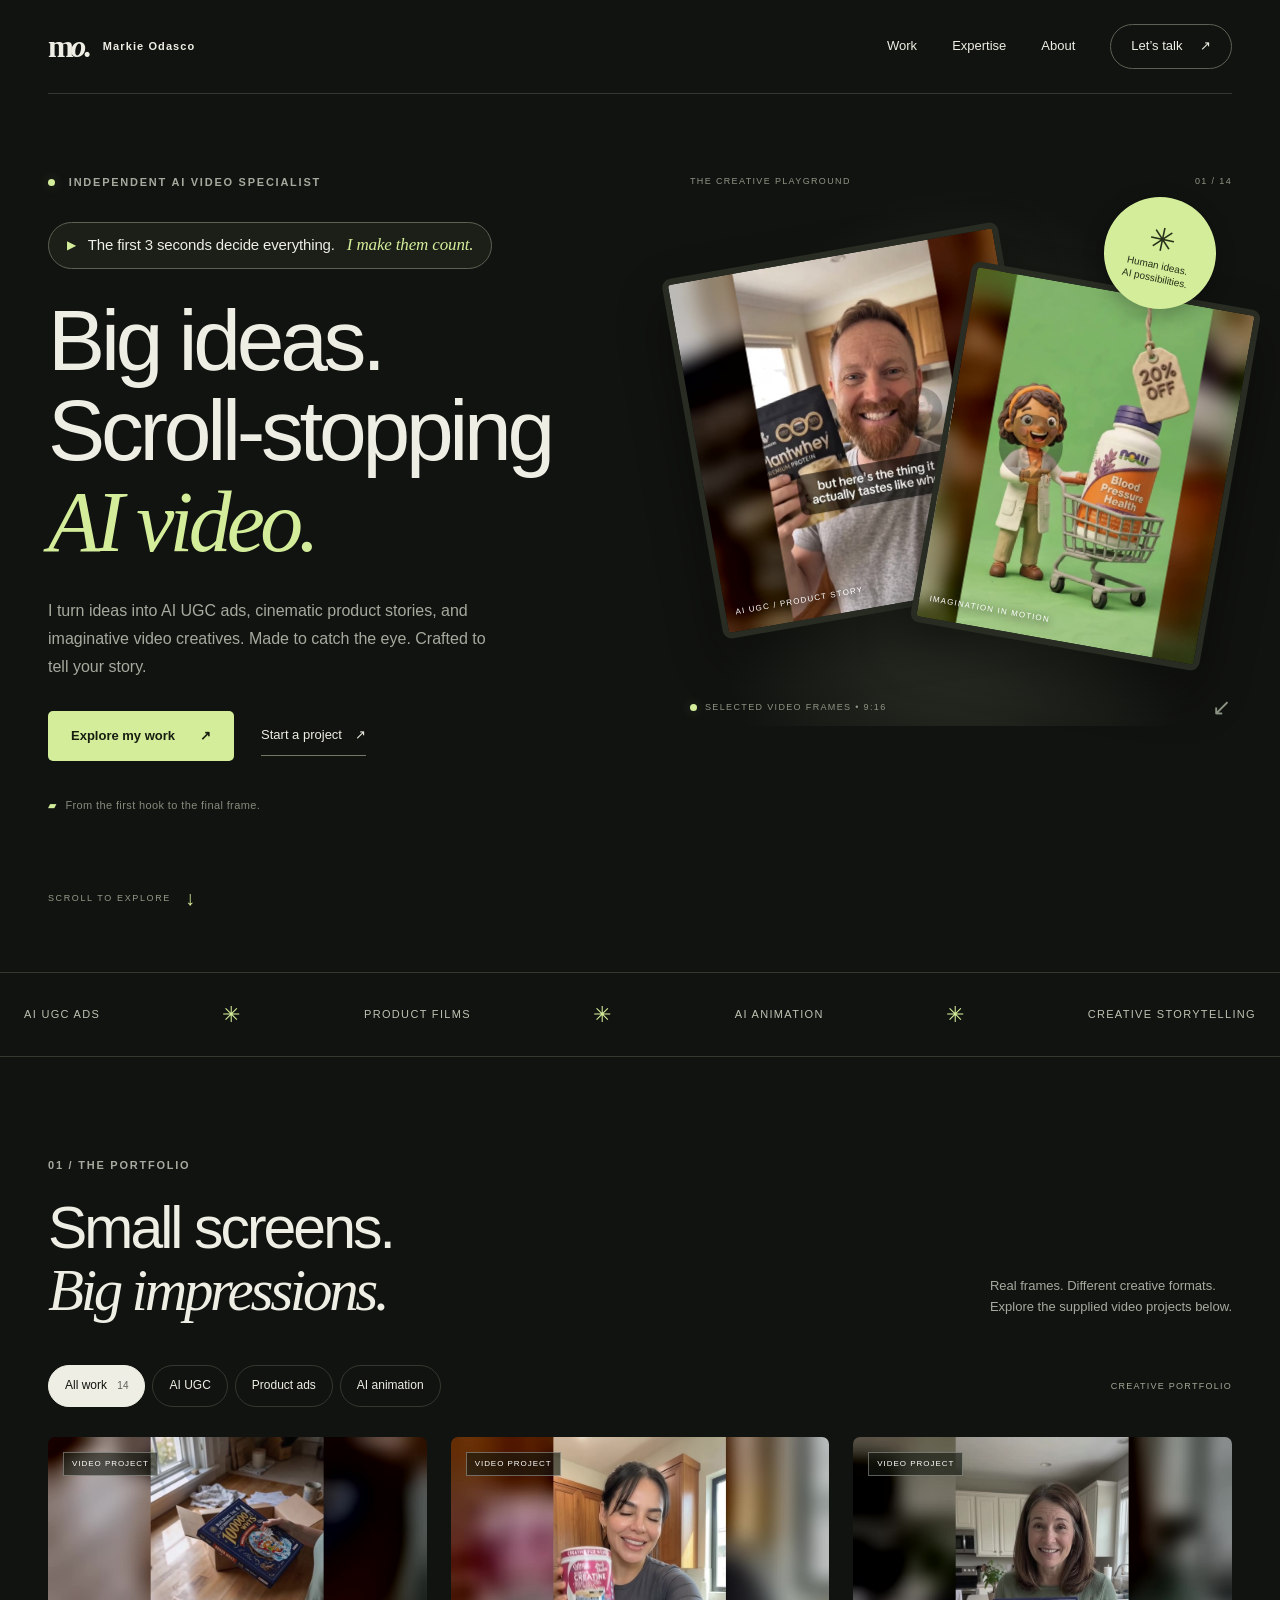
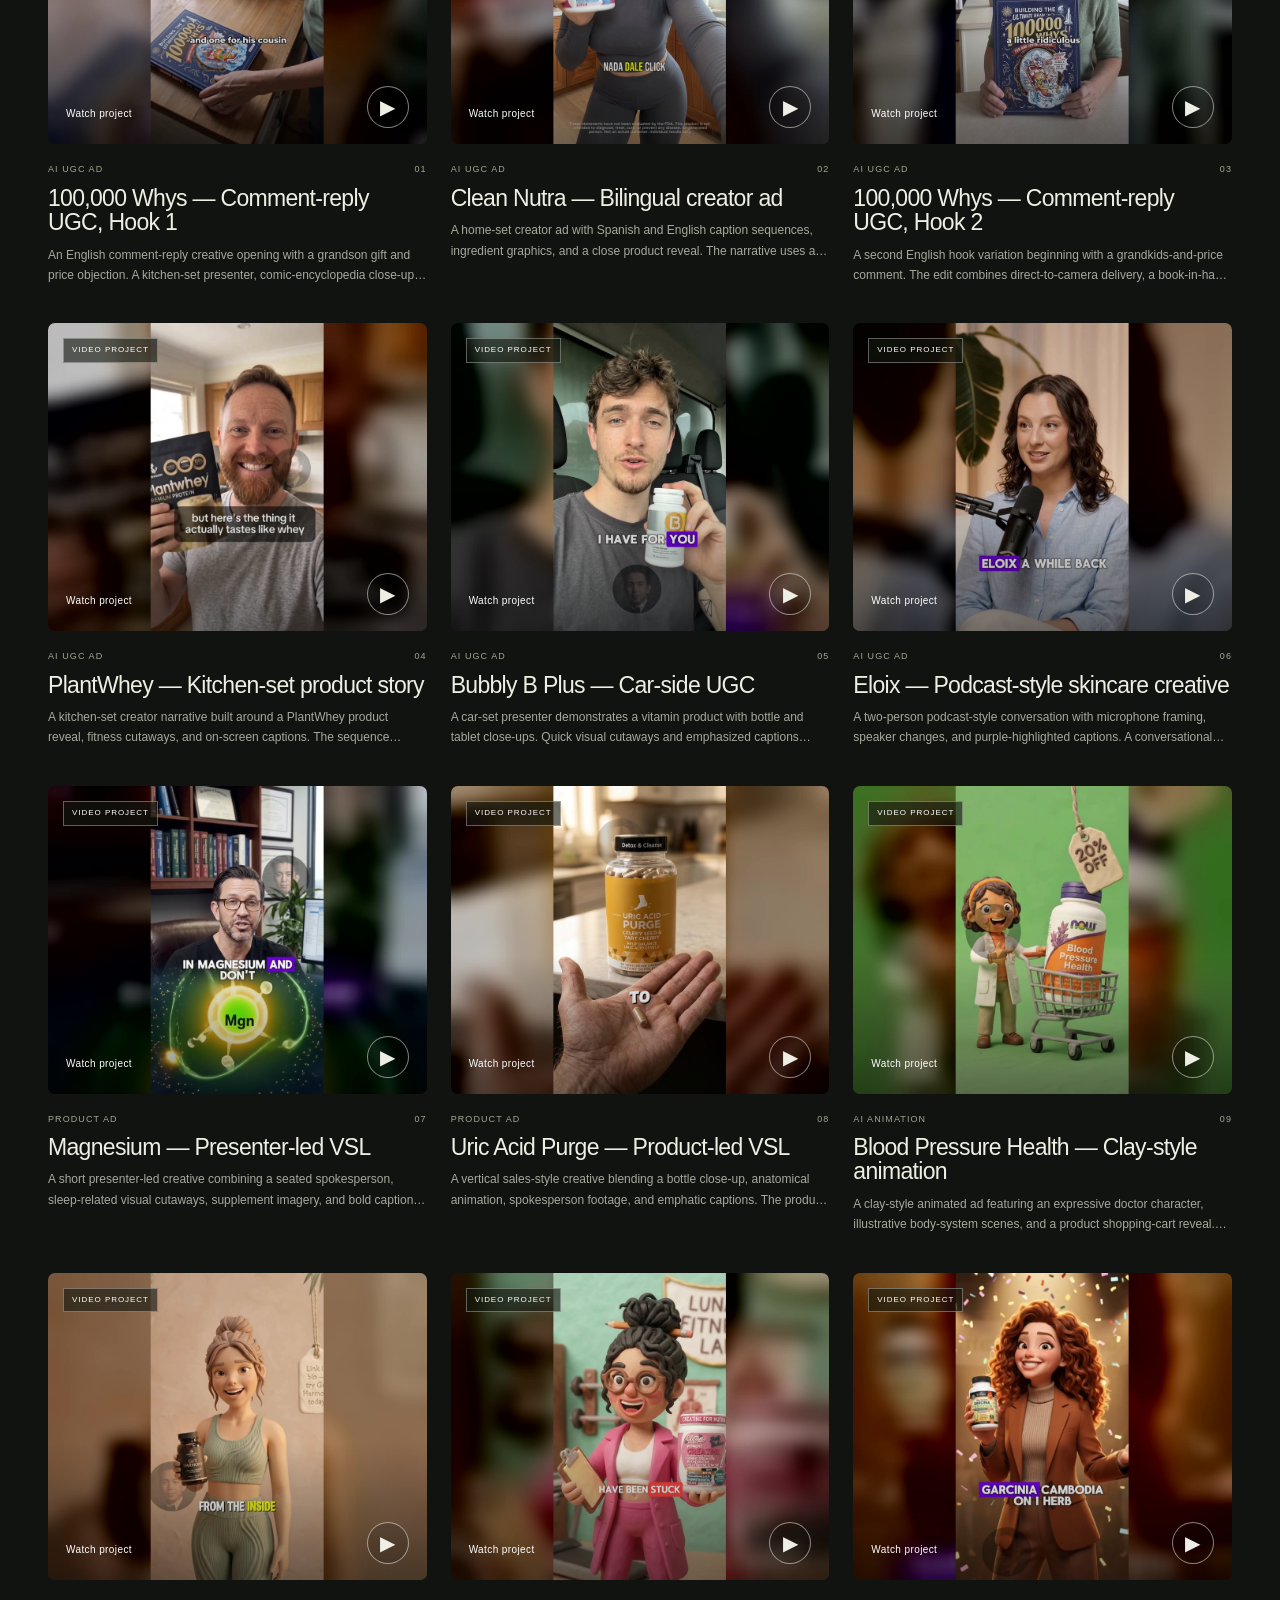
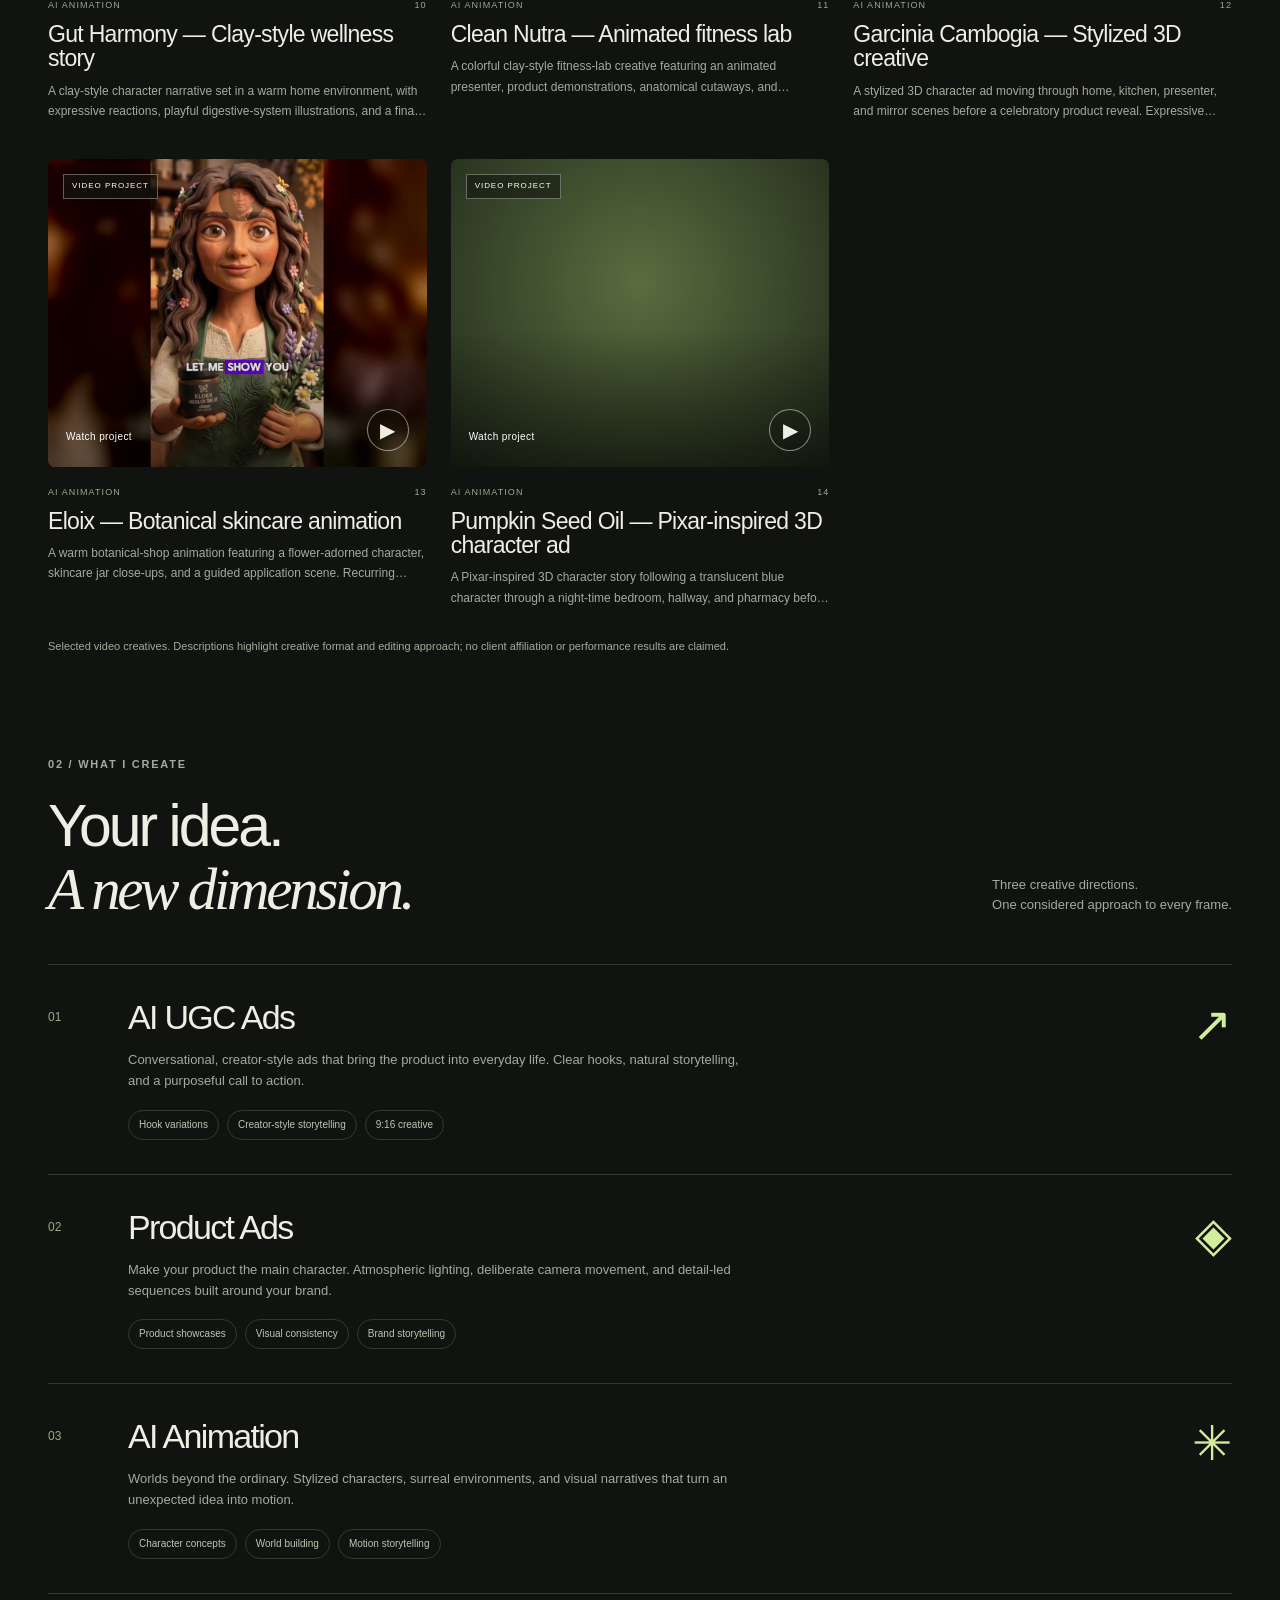
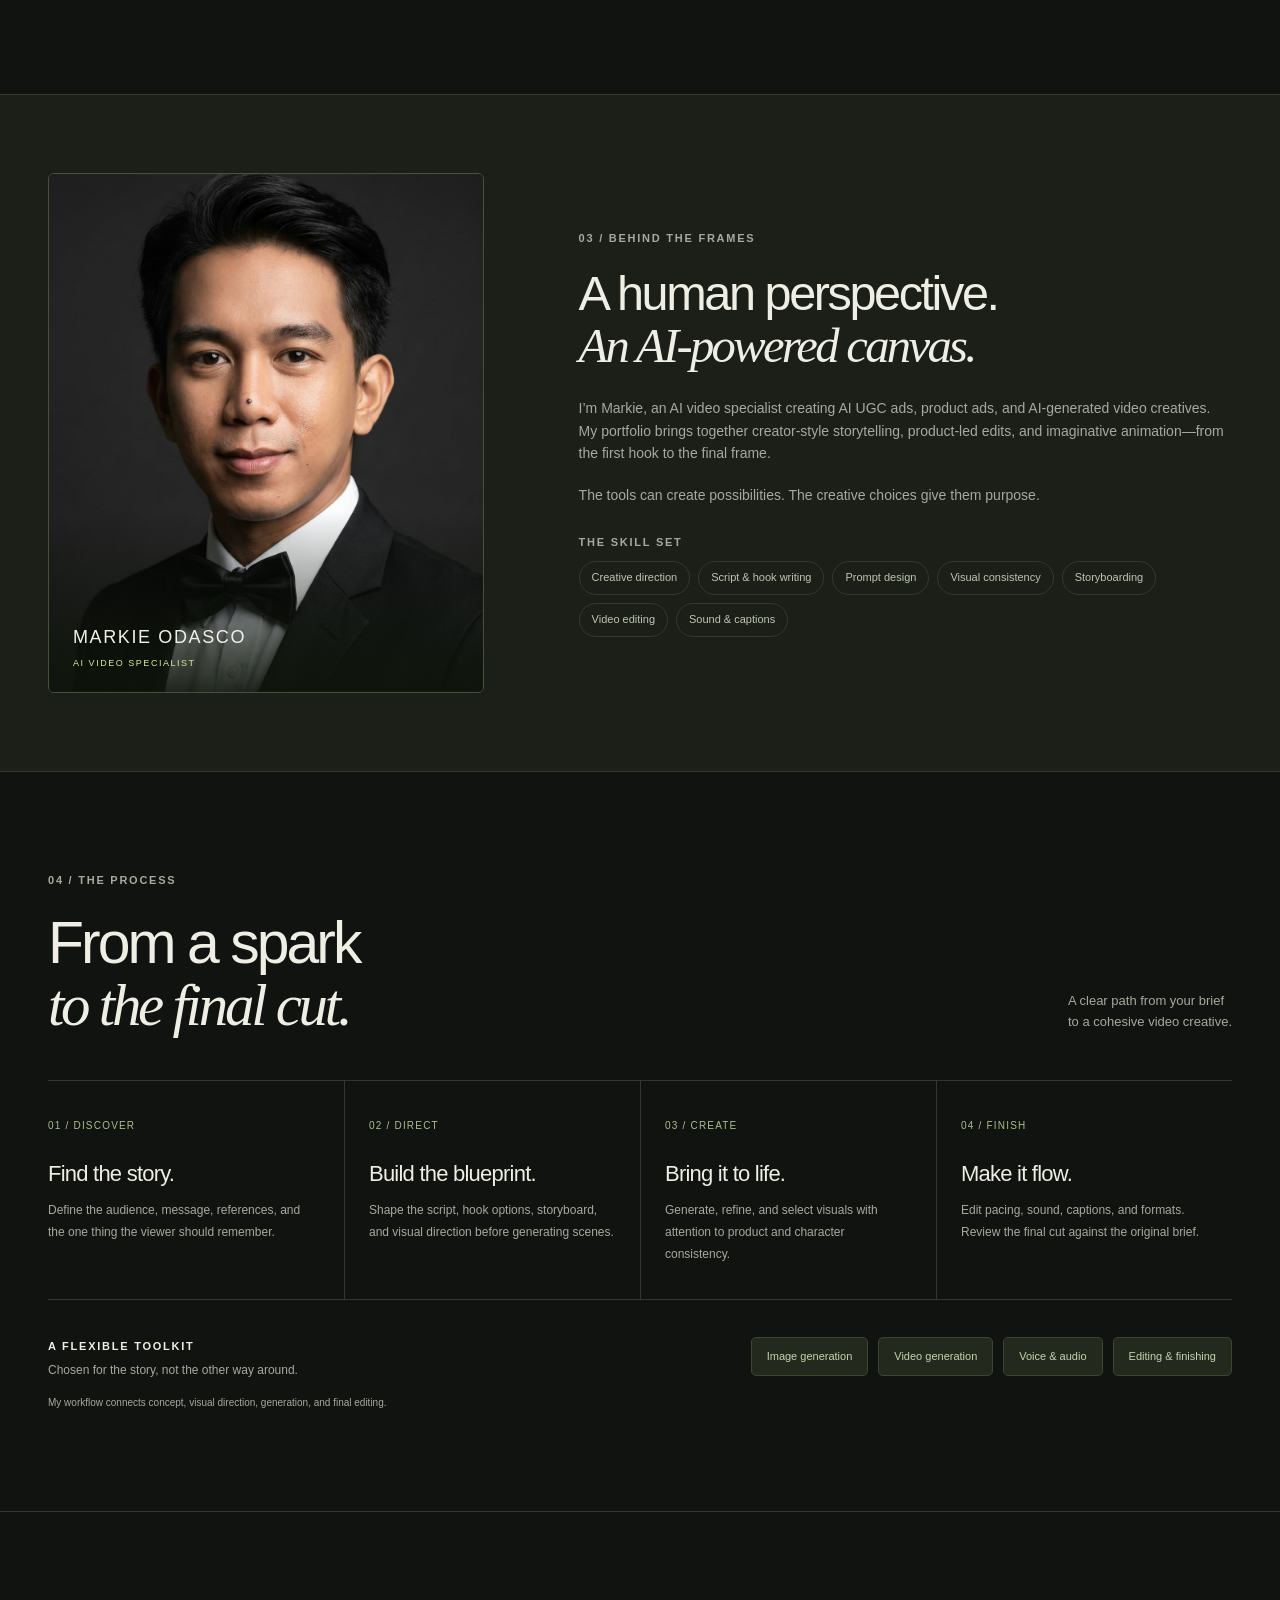
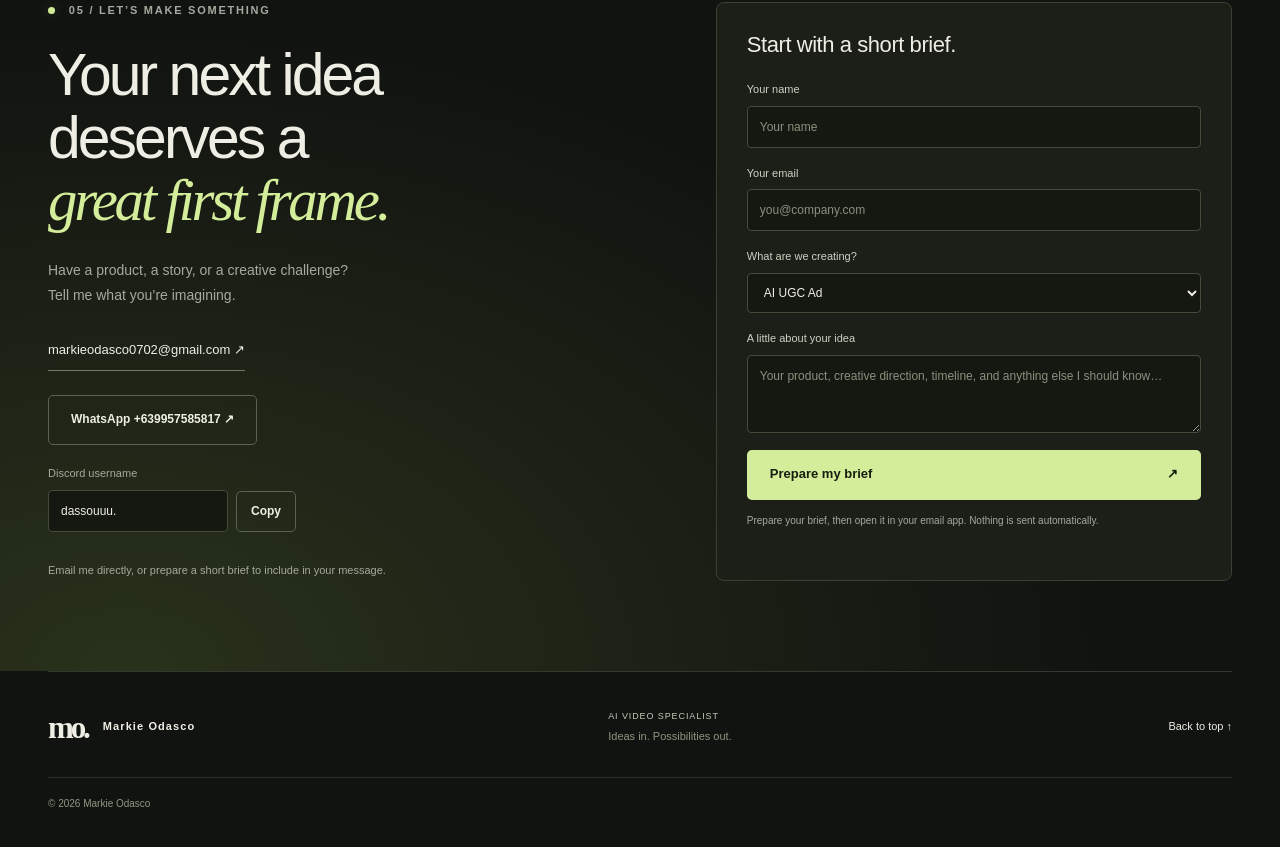
==== commit 73c4fec4: "Add hook line to hero and update project list" ====
--- a/index.html
+++ b/index.html
@@ -23,13 +23,14 @@
     <section id="home" class="hero section-wrap">
       <div class="hero-copy">
         <p class="eyebrow"><span class="dot"></span> INDEPENDENT AI VIDEO SPECIALIST</p>
+        <p class="hero-hook"><span aria-hidden="true">▶</span> The first 3 seconds decide everything. <em>I make them count.</em></p>
         <h1>Big ideas.<br>Scroll-stopping<br><span class="serif accent">AI video.</span></h1>
         <p class="hero-intro">I turn ideas into AI UGC ads, cinematic product stories, and imaginative video creatives. Made to catch the eye. Crafted to tell your story.</p>
         <div class="hero-actions"><a class="button primary" href="#work">Explore my work <span aria-hidden="true">↗</span></a><a class="text-link" href="#contact">Start a project <span aria-hidden="true">↗</span></a></div>
         <div class="hero-note"><span class="mini-icon" aria-hidden="true">▰</span> From the first hook to the final frame.</div>
       </div>
       <div class="hero-stage" aria-label="Selected frames from my video portfolio">
-        <div class="stage-top"><span>THE CREATIVE PLAYGROUND</span><span>01 / 13</span></div>
+        <div class="stage-top"><span>THE CREATIVE PLAYGROUND</span><span>01 / 14</span></div>
         <div class="hero-frame frame-product"><img src="assets/thumbnails/plantwhey.jpg" alt="PlantWhey creator holding the product in a kitchen"><span class="frame-label">AI UGC / PRODUCT STORY</span></div>
         <div class="hero-frame frame-animation"><img src="assets/thumbnails/blood-pressure-claymation.jpg" alt="Clay-style animated character with a product shopping cart"><span class="frame-label">IMAGINATION IN MOTION</span></div>
         <div class="stage-sticker"><span aria-hidden="true">✳</span><span>Human ideas.<br>AI possibilities.</span></div>
--- a/styles.css
+++ b/styles.css
@@ -8,3 +8,5 @@
 /* Real portfolio media and contact channels. */
 .about-portrait{margin:0;border:1px solid #47503d;position:relative;background:#1a1d18;overflow:hidden;border-radius:6px;height:520px}.about-portrait img{height:100%;object-fit:cover;object-position:50% 26%}.about-portrait:after{content:'';position:absolute;inset:65% 0 0;background:linear-gradient(transparent,#0e140be6);pointer-events:none}.about-portrait figcaption{position:absolute;left:24px;right:24px;bottom:22px;z-index:1;display:flex;flex-direction:column;gap:4px}.about-portrait figcaption span:first-child{font-size:18px;letter-spacing:.09em;color:#f0f1e8}.about-portrait figcaption span:last-child{font-size:9px;letter-spacing:.17em;color:var(--accent)}.contact-channels{margin-top:24px;display:flex;flex-direction:column;align-items:flex-start;gap:20px}.contact-channels .button{font-size:12px;overflow-wrap:anywhere}.contact-channels label{margin-bottom:0;color:var(--muted)}.discord-row{display:flex;align-items:center;gap:8px}.discord-row input{width:180px;margin-top:8px;min-width:0}.discord-row button{margin-top:8px;min-height:41px;padding:8px 14px}.contact-channels [role=status]{font-size:10px;margin-top:7px;color:var(--accent)}#dialog-media img{object-fit:contain}
 @media(max-width:760px){.about-portrait{height:420px;max-width:420px;width:100%;margin:auto}.contact-channels .button{font-size:11px}.contact-layout{gap:38px}}
+
+.hero-hook{display:inline-flex;align-items:center;gap:12px;margin:0 0 26px;padding:11px 18px;border:1px solid #5b6153;border-radius:30px;background:#1b1f18;color:var(--ink);font-size:15px;line-height:1.35;letter-spacing:-.01em}.hero-hook span{color:var(--accent);font-size:12px}.hero-hook em{font-family:var(--serif);color:var(--accent);font-size:17px}@media(max-width:760px){.hero-hook{font-size:13px;padding:10px 14px;align-items:flex-start}.hero-hook em{font-size:15px}}
